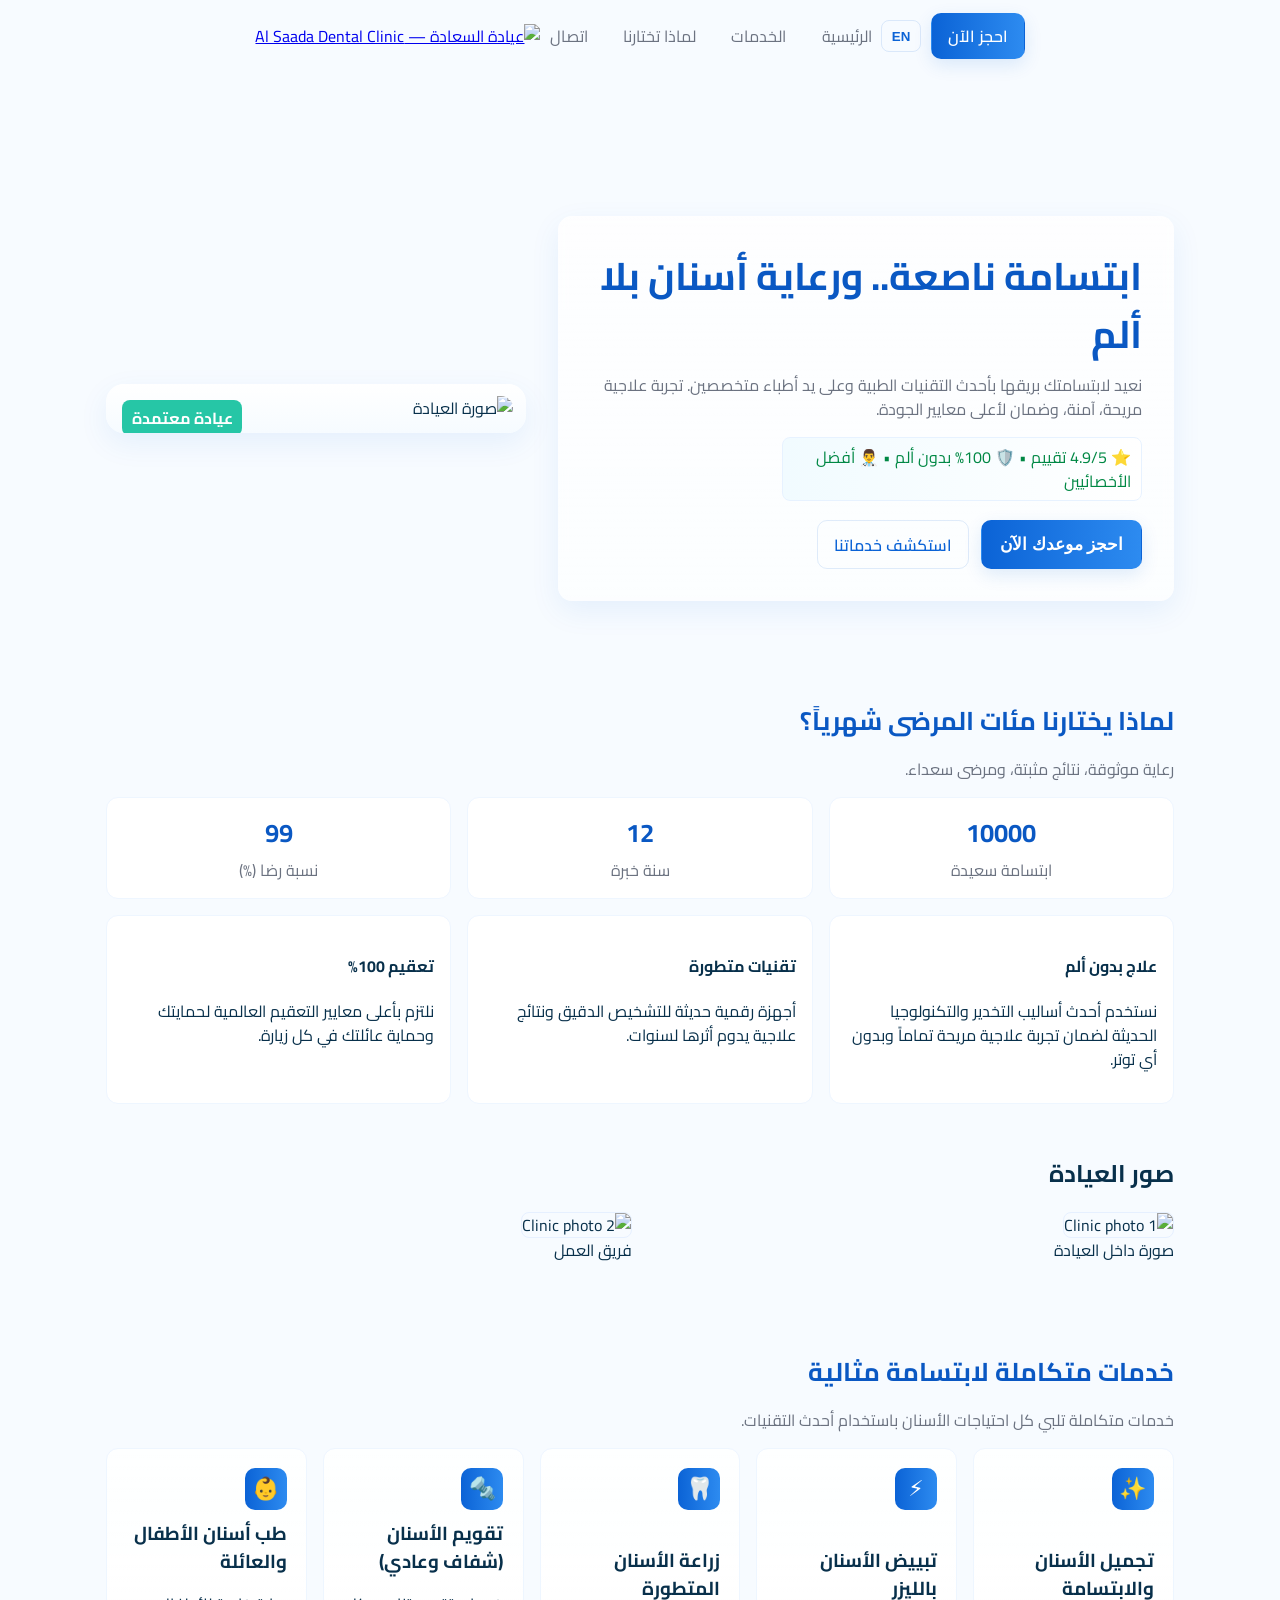
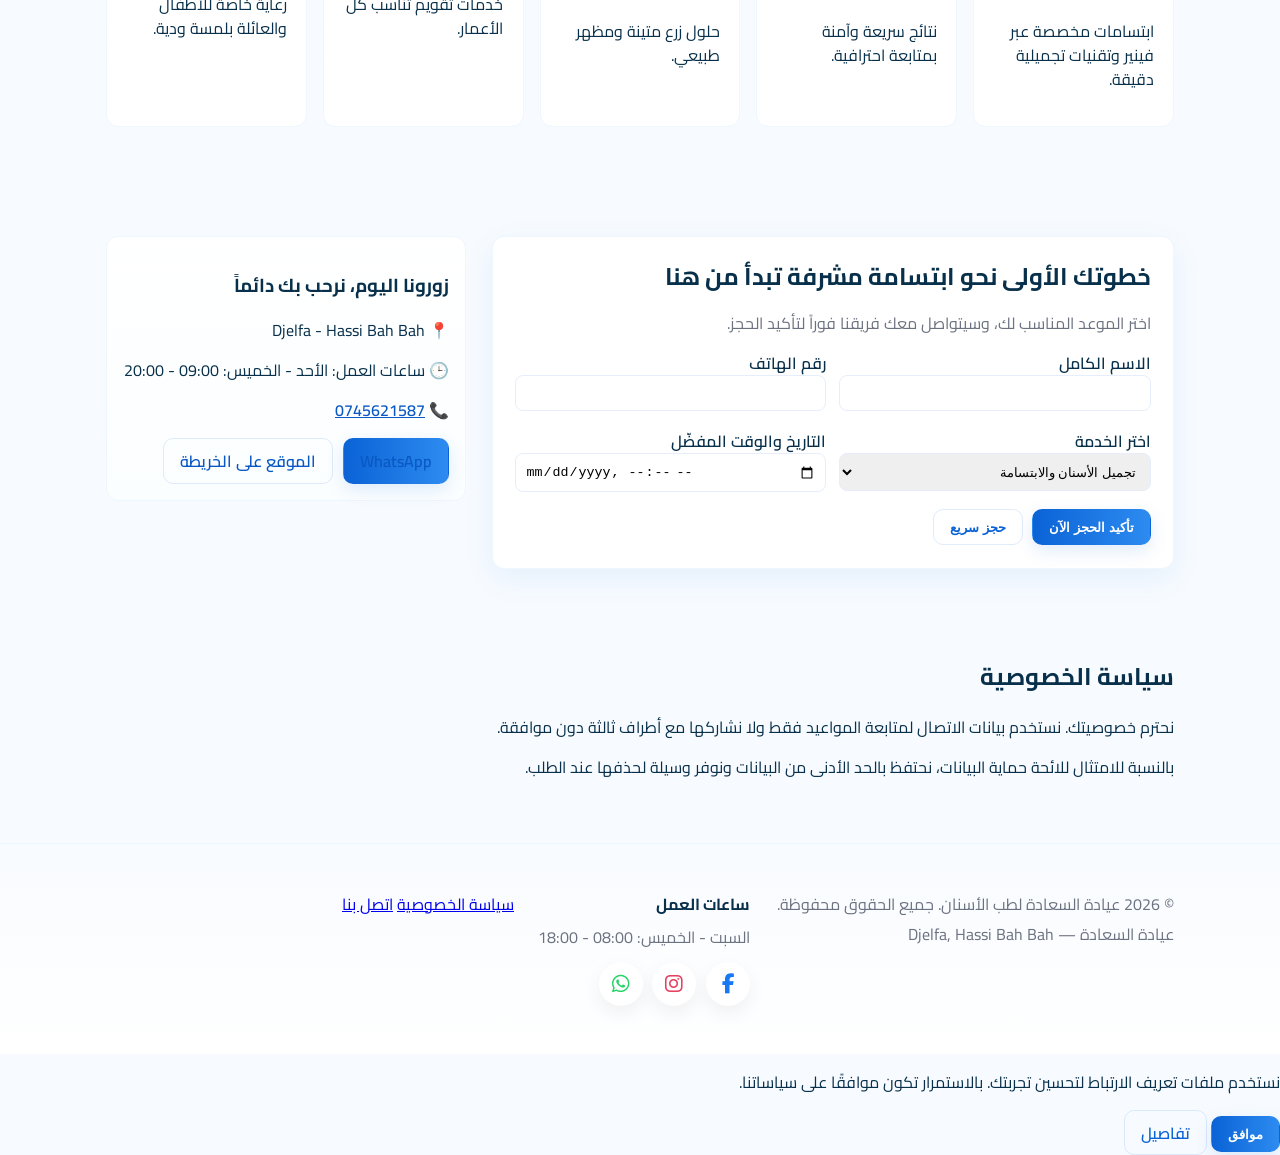
==== index.html @ 564c3201 "Add files via upload" ====
<!doctype html>
<html lang="ar" dir="rtl">
<head>
  <meta charset="utf-8">
  <meta name="viewport" content="width=device-width,initial-scale=1">
  <title>عيادة السعادة — Al Saada Dental Clinic</title>
  <meta name="description" content="عيادة السعادة في الجلفة — خدمات أسنان متكاملة، مواعيد سريعة ونتائج دقيقة.">
  <link rel="stylesheet" href="styles.css">
  <link rel="preconnect" href="https://fonts.googleapis.com">
  <link rel="preconnect" href="https://fonts.gstatic.com" crossorigin>
  <link href="https://fonts.googleapis.com/css2?family=Cairo:wght@400;600;700&family=Tajawal:wght@400;700&display=swap" rel="stylesheet">
  <link rel="stylesheet" href="https://cdnjs.cloudflare.com/ajax/libs/font-awesome/6.5.1/css/all.min.css">
  <meta name="theme-color" content="#0b63d6">
  <script type="application/ld+json">
  {
    "@context":"https://schema.org",
    "@type":"Dentist",
    "name":"عيادة السعادة - Al Saada Dental Clinic",
    "address":{
      "@type":"PostalAddress",
      "addressLocality":"Djelfa",
      "streetAddress":"Hassi Bah Bah"
    },
    "telephone":"+213745621587",
    "openingHours":"Mo-Su 09:00-17:00"
  }
  </script>
</head>
<body>
  <header class="site-header">
    <div class="container header-grid">
      <a class="logo" href="#home">
        <img src="assets/logo.svg" alt="عيادة السعادة — Al Saada Dental Clinic">
      </a>
      <nav class="main-nav">
        <a href="#home" class="nav-link" data-lang="ar">الرئيسية</a>
        <a href="#services" class="nav-link" data-lang="ar">الخدمات</a>
        <a href="#trust" class="nav-link" data-lang="ar">لماذا تختارنا</a>
        <a href="#contact" class="nav-link" data-lang="ar">اتصال</a>
        <a href="#home" class="nav-link" data-lang="en" hidden>Home</a>
        <a href="#services" class="nav-link" data-lang="en" hidden>Services</a>
        <a href="#trust" class="nav-link" data-lang="en" hidden>Why Us</a>
        <a href="#contact" class="nav-link" data-lang="en" hidden>Contact</a>
      </nav>
      <div class="header-ctas">
        <button id="nav-toggle" class="nav-toggle" aria-controls="mobile-menu" aria-expanded="false">☰</button>
        <a class="btn btn-primary" id="book-now-btn" href="#booking-card">
          <span data-lang="ar">احجز الآن</span>
          <span data-lang="en" hidden>Book Now</span>
        </a>
        <div class="lang-switch">
          <button id="lang-toggle" class="btn btn-outline lang-toggle-btn">AR | EN</button>
        </div>
      </div>
    </div>
  </header>

  <div id="mobile-menu" class="mobile-menu" aria-hidden="true">
    <div class="mobile-backdrop" data-close></div>
    <aside class="mobile-drawer" role="dialog" aria-modal="true">
      <button class="mobile-close" data-close aria-label="Close">✕</button>
      <nav class="mobile-nav">
        <a href="#home" class="nav-link" data-lang="ar">الرئيسية</a>
        <a href="#services" class="nav-link" data-lang="ar">الخدمات</a>
        <a href="#trust" class="nav-link" data-lang="ar">لماذا تختارنا</a>
        <a href="#contact" class="nav-link" data-lang="ar">اتصال</a>
        <a href="#home" class="nav-link" data-lang="en" hidden>Home</a>
        <a href="#services" class="nav-link" data-lang="en" hidden>Services</a>
        <a href="#trust" class="nav-link" data-lang="en" hidden>Why Us</a>
        <a href="#contact" class="nav-link" data-lang="en" hidden>Contact</a>
      </nav>
      <div class="mobile-ctas">
        <a class="btn btn-primary" id="mobile-book-btn" href="#booking-card">
          <span data-lang="ar">احجز الآن</span>
          <span data-lang="en" hidden>Book Now</span>
        </a>
        <div class="lang-switch-mobile">
          <button id="lang-toggle-mobile" class="btn btn-outline lang-toggle-btn">AR | EN</button>
        </div>
      </div>
    </aside>
  </div>

  <main>
    <section id="home" class="hero">
        <div class="container hero-grid modern-hero">
          <div class="hero-card">
                <div class="hero-content">
                  <h1 class="hero-title">
                    <span data-lang="ar">ابتسامة ناصعة.. ورعاية أسنان بلا ألم</span>
                    <span data-lang="en" hidden>A Radiant Smile & Completely Pain-Free Dental Care</span>
                  </h1>
                  <p class="hero-lead">
                    <span data-lang="ar">نعيد لابتسامتك بريقها بأحدث التقنيات الطبية وعلى يد أطباء متخصصين. تجربة علاجية مريحة، آمنة، وضمان لأعلى معايير الجودة.</span>
                    <span data-lang="en" hidden>Restore your confidence with state-of-the-art dental technology and top-tier specialists. Gentle, safe, and premium care tailored for you.</span>
                  </p>
              <ul class="hero-features">
                    <li data-lang="ar">⭐️ 4.9/5 تقييم • 🛡️ 100% بدون ألم • 👨‍⚕️ أفضل الأخصائيين</li>
                    <li data-lang="en" hidden>⭐️ 4.9/5 rating • 🛡️ 100% Pain-Free • 👨‍⚕️ Top Specialists</li>
              </ul>
              <div class="hero-actions">
                    <button class="btn btn-primary btn-cta" id="open-booking"><span data-lang="ar">احجز موعدك الآن</span><span data-lang="en" hidden>Book Your Visit</span></button>
                    <a class="btn btn-outline" href="#services"><span data-lang="ar">استكشف خدماتنا</span><span data-lang="en" hidden>Explore Services</span></a>
              </div>
            </div>
          </div>
          <div class="hero-media">
            <div class="card-glass">
              <img src="https://source.unsplash.com/1600x900/?dental,clinic" alt="صورة العيادة" class="hero-image">
              <div class="badge">عيادة معتمدة</div>
            </div>
          </div>
        </div>
    </section>

    <section id="trust" class="section trust-section">
      <div class="container">
        <h2 class="section-title"><span data-lang="ar">لماذا يختارنا مئات المرضى شهرياً؟</span><span data-lang="en" hidden>Why Choose Our Clinic?</span></h2>
        <p class="section-sub"><span data-lang="ar">رعاية موثوقة، نتائج مثبتة، ومرضى سعداء.</span><span data-lang="en" hidden>Trusted care, proven results, and happy patients.</span></p>
        <div class="trust-grid">
          <div class="trust-stat">
            <div class="stat-number" data-target="10000">0</div>
            <div class="stat-label"><span data-lang="ar">ابتسامة سعيدة</span><span data-lang="en" hidden>Happy Smiles</span></div>
          </div>
          <div class="trust-stat">
            <div class="stat-number" data-target="12">0</div>
            <div class="stat-label"><span data-lang="ar">سنة خبرة</span><span data-lang="en" hidden>Years Experience</span></div>
          </div>
          <div class="trust-stat">
            <div class="stat-number" data-target="99">0</div>
            <div class="stat-label"><span data-lang="ar">نسبة رضا (%)</span><span data-lang="en" hidden>Satisfaction Rate (%)</span></div>
          </div>
        </div>

        <div class="why-cards">
          <div class="why-card">
            <h4><span data-lang="ar">علاج بدون ألم</span><span data-lang="en" hidden>Painless Treatment</span></h4>
            <p><span data-lang="ar">نستخدم أحدث أساليب التخدير والتكنولوجيا الحديثة لضمان تجربة علاجية مريحة تماماً وبدون أي توتر.</span><span data-lang="en" hidden>Advanced micro-anesthesia and gentle techniques ensure a completely comfortable, stress-free experience.</span></p>
          </div>
          <div class="why-card">
            <h4><span data-lang="ar">تقنيات متطورة</span><span data-lang="en" hidden>Advanced Tech</span></h4>
            <p><span data-lang="ar">أجهزة رقمية حديثة للتشخيص الدقيق ونتائج علاجية يدوم أثرها لسنوات.</span><span data-lang="en" hidden>Cutting-edge digital diagnostics for pinpoint accuracy and long-lasting, brilliant results.</span></p>
          </div>
          <div class="why-card">
            <h4><span data-lang="ar">تعقيم 100%</span><span data-lang="en" hidden>100% Sterilization</span></h4>
            <p><span data-lang="ar">نلتزم بأعلى معايير التعقيم العالمية لحمايتك وحماية عائلتك في كل زيارة.</span><span data-lang="en" hidden>Highest international sterilization standards to guarantee safety for you and your family.</span></p>
          </div>
        </div>
      </div>
    </section>

    <section id="gallery" class="section gallery">
      <div class="container">
        <h2 data-lang="ar">صور العيادة</h2>
        <h2 data-lang="en" hidden>Clinic Photos</h2>
        <div class="gallery-grid">
          <figure>
            <img src="assets/photo-1.svg" alt="Clinic photo 1">
            <figcaption data-lang="ar">صورة داخل العيادة</figcaption>
            <figcaption data-lang="en" hidden>Interior photo</figcaption>
          </figure>
          <figure>
            <img src="assets/photo-2.svg" alt="Clinic photo 2">
            <figcaption data-lang="ar">فريق العمل</figcaption>
            <figcaption data-lang="en" hidden>The team</figcaption>
          </figure>
        </div>
      </div>
    </section>

    <section id="services" class="section services-section">
      <div class="container">
        <h2 class="section-title"><span data-lang="ar">خدمات متكاملة لابتسامة مثالية</span><span data-lang="en" hidden>Comprehensive Care for Your Perfect Smile</span></h2>
        <p class="section-sub"><span data-lang="ar">خدمات متكاملة تلبي كل احتياجات الأسنان باستخدام أحدث التقنيات.</span><span data-lang="en" hidden>Comprehensive services meeting all dental needs using the latest technologies.</span></p>
        <div class="services-grid">
          <div class="service-card" data-service="تجميل الأسنان والابتسامة">
            <div class="service-icon">✨</div>
            <img src="https://source.unsplash.com/800x600/?dentist,smile" alt="" style="width:100%;border-radius:8px;margin-bottom:.6rem">
            <h3><span data-lang="ar">تجميل الأسنان والابتسامة</span><span data-lang="en" hidden>Cosmetic Dentistry & Veneers</span></h3>
            <p><span data-lang="ar">ابتسامات مخصصة عبر فينير وتقنيات تجميلية دقيقة.</span><span data-lang="en" hidden>Personalized smiles with veneers and precise cosmetic techniques.</span></p>
          </div>
          <div class="service-card" data-service="تبييض بالليزر">
            <div class="service-icon">⚡</div>
            <img src="https://source.unsplash.com/800x600/?teeth,whitening" alt="" style="width:100%;border-radius:8px;margin-bottom:.6rem">
            <h3><span data-lang="ar">تبييض الأسنان بالليزر</span><span data-lang="en" hidden>Laser Teeth Whitening</span></h3>
            <p><span data-lang="ar">نتائج سريعة وآمنة بمتابعة احترافية.</span><span data-lang="en" hidden>Fast, safe results with professional supervision.</span></p>
          </div>
          <div class="service-card" data-service="زراعة الأسنان المتطورة">
            <div class="service-icon">🦷</div>
            <img src="https://source.unsplash.com/800x600/?dental,implant" alt="" style="width:100%;border-radius:8px;margin-bottom:.6rem">
            <h3><span data-lang="ar">زراعة الأسنان المتطورة</span><span data-lang="en" hidden>Dental Implants</span></h3>
            <p><span data-lang="ar">حلول زرع متينة ومظهر طبيعي.</span><span data-lang="en" hidden>Durable implants with natural appearance.</span></p>
          </div>
          <div class="service-card" data-service="تقويم الأسنان">
            <div class="service-icon">🔩</div>
            <h3><span data-lang="ar">تقويم الأسنان (شفاف وعادي)</span><span data-lang="en" hidden>Orthodontics</span></h3>
            <p><span data-lang="ar">خدمات تقويم تناسب كل الأعمار.</span><span data-lang="en" hidden>Orthodontic solutions for all ages.</span></p>
          </div>
          <div class="service-card" data-service="طب أسنان الأطفال والعائلة">
            <div class="service-icon">👶</div>
            <h3><span data-lang="ar">طب أسنان الأطفال والعائلة</span><span data-lang="en" hidden>Pediatric & Family Dentistry</span></h3>
            <p><span data-lang="ar">رعاية خاصة للأطفال والعائلة بلمسة ودية.</span><span data-lang="en" hidden>Child-friendly family care with a gentle touch.</span></p>
          </div>
        </div>
      </div>
    </section>

    <!-- BOOKING CARD: main focal point placed directly after Services -->
    <section id="booking-card" class="section booking-card">
      <div class="container">
        <div class="booking-wrapper">
          <div class="booking-form-card">
            <h2><span data-lang="ar">خطوتك الأولى نحو ابتسامة مشرفة تبدأ من هنا</span><span data-lang="en" hidden>Your First Step to a Brighter Smile Starts Here</span></h2>
            <p class="muted"><span data-lang="ar">اختر الموعد المناسب لك، وسيتواصل معك فريقنا فوراً لتأكيد الحجز.</span><span data-lang="en" hidden>Select your preferred time, and our team will contact you instantly to confirm.</span></p>
            <form id="booking-form-inline">
              <div class="form-row">
                <label><span data-lang="ar">الاسم الكامل</span><span data-lang="en" hidden>Full Name</span>
                  <input name="name" required>
                </label>
                <label><span data-lang="ar">رقم الهاتف</span><span data-lang="en" hidden>Phone Number</span>
                  <input name="phone" required type="tel">
                </label>
              </div>
              <div class="form-row">
                <label><span data-lang="ar">اختر الخدمة</span><span data-lang="en" hidden>Select Service</span>
                  <select name="service">
                    <option>تجميل الأسنان والابتسامة</option>
                    <option>تبييض الأسنان بالليزر</option>
                    <option>زراعة الأسنان المتطورة</option>
                    <option>تقويم الأسنان (شفاف وعادي)</option>
                    <option>طب أسنان الأطفال والعائلة</option>
                  </select>
                </label>
                <label><span data-lang="ar">التاريخ والوقت المفضّل</span><span data-lang="en" hidden>Preferred Date & Time</span>
                  <input type="datetime-local" name="datetime">
                </label>
              </div>
              <div class="form-actions">
                <button type="submit" class="btn btn-primary"><span data-lang="ar">تأكيد الحجز الآن</span><span data-lang="en" hidden>Confirm Booking</span></button>
                <button type="button" class="btn btn-outline" id="open-booking-modal"><span data-lang="ar">حجز سريع</span><span data-lang="en" hidden>Quick Book</span></button>
              </div>
            </form>
          </div>
          <aside class="clinic-card" id="contact">
            <h3><span data-lang="ar">زورونا اليوم، نرحب بك دائماً</span><span data-lang="en" hidden>Visit Us Today</span></h3>
            <p>📍 <span data-lang="ar">Djelfa - Hassi Bah Bah</span><span data-lang="en" hidden>Djelfa - Hassi Bah Bah</span></p>
            <p>🕒 <span data-lang="ar">ساعات العمل: الأحد - الخميس: 09:00 - 20:00</span><span data-lang="en" hidden>Working Hours: Sun - Thu: 9:00 AM - 8:00 PM</span></p>
            <p>📞 <a href="tel:+213745621587">0745621587</a></p>
            <div class="contact-actions">
              <a class="btn btn-primary" href="https://wa.me/213745621587" target="_blank">WhatsApp</a>
              <a class="btn btn-outline" href="#">الموقع على الخريطة</a>
            </div>
          </aside>
        </div>
      </div>
    </section>

    <section id="privacy" class="section privacy">
      <div class="container">
        <h2 data-lang="ar">سياسة الخصوصية</h2>
        <h2 data-lang="en" hidden>Privacy Policy</h2>
        <p data-lang="ar">نحترم خصوصيتك. نستخدم بيانات الاتصال لمتابعة المواعيد فقط ولا نشاركها مع أطراف ثالثة دون موافقة.</p>
        <p data-lang="en" hidden>We respect your privacy. Contact details are used only to manage appointments and are not shared without consent.</p>
        <p data-lang="ar">بالنسبة للامتثال للائحة حماية البيانات، نحتفظ بالحد الأدنى من البيانات ونوفر وسيلة لحذفها عند الطلب.</p>
        <p data-lang="en" hidden>For GDPR compliance we retain minimum data and provide a way to delete it on request.</p>
      </div>
    </section>
  </main>

  <footer class="site-footer">
    <div class="container footer-grid">
      <div class="footer-col about">
        <p data-lang="ar">© 2026 عيادة السعادة لطب الأسنان. جميع الحقوق محفوظة.</p>
        <p data-lang="en" hidden>© 2026 Saada Dental Clinic. All rights reserved.</p>
        <p class="muted" data-lang="ar">عيادة السعادة — Djelfa, Hassi Bah Bah</p>
        <p class="muted" data-lang="en" hidden>Saada Dental Clinic — Djelfa, Hassi Bah Bah</p>
      </div>
      <div class="footer-col hours">
        <h4 data-lang="ar">ساعات العمل</h4>
        <h4 data-lang="en" hidden>Working Hours</h4>
        <p data-lang="ar">السبت - الخميس: 08:00 - 18:00</p>
        <p data-lang="en" hidden>Sat - Thu: 08:00 - 18:00</p>
        <div class="social">
          <a href="https://www.facebook.com/AlSaadaDentalClinic" target="_blank" aria-label="Facebook" class="social-link facebook">
            <i class="fa-brands fa-facebook-f" aria-hidden="true"></i>
          </a>
          <a href="https://www.instagram.com/alsaada_dental" target="_blank" aria-label="Instagram" class="social-link instagram">
            <i class="fa-brands fa-instagram" aria-hidden="true"></i>
          </a>
          <a href="https://wa.me/213745621587" aria-label="WhatsApp" class="social-link whatsapp" target="_blank">
            <i class="fa-brands fa-whatsapp" aria-hidden="true"></i>
          </a>
          <!-- Phone link removed per request -->
        </div>
      </div>
      <div class="footer-col links">
        <nav>
          <a href="#" class="privacy-open" data-lang="ar">سياسة الخصوصية</a>
          <a href="#" class="privacy-open" data-lang="en" hidden>Privacy Policy</a>
          <a href="#contact" data-lang="ar">اتصل بنا</a>
          <a href="#contact" data-lang="en" hidden>Contact</a>
        </nav>
      </div>
    </div>
  </footer>

  <div id="cookie-consent" class="cookie-consent" role="dialog" aria-live="polite">
    <p data-lang="ar">نستخدم ملفات تعريف الارتباط لتحسين تجربتك. بالاستمرار تكون موافقًا على سياساتنا.</p>
    <p data-lang="en" hidden>We use cookies to improve your experience. By continuing you agree to our policies.</p>
    <div>
      <button id="accept-cookies" class="btn btn-primary">موافق</button>
      <a href="#privacy" class="btn btn-outline">تفاصيل</a>
    </div>
  </div>

  <script src="scripts.js" defer></script>
  <div id="privacy-modal" class="modal" aria-hidden="true">
    <div class="modal-backdrop" data-close></div>
    <div class="modal-dialog" role="dialog" aria-modal="true" aria-labelledby="privacy-title">
      <button class="modal-close" data-close aria-label="Close">✕</button>
      <div class="modal-content">
        <h3 id="privacy-title"><span data-lang="ar">سياسة الخصوصية</span><span data-lang="en" hidden>Privacy Policy</span></h3>
        <div class="policy-body">
          <h4 data-lang="ar">مقدمة</h4>
          <p data-lang="ar">نحترم خصوصية زوارنا ومرضانا. تُستخدم المعلومات الشخصية فقط لتنسيق المواعيد وتقديم الخدمات الطبية، ولا نشاركها مع جهات خارجية دون موافقة صريحة.</p>
          <h4 data-lang="en" hidden>Introduction</h4>
          <p data-lang="en" hidden>We respect the privacy of our visitors and patients. Personal information is used solely to coordinate appointments and provide medical services, and is not shared with third parties without explicit consent.</p>
          <h4 data-lang="ar">البيانات التي نجمعها</h4>
          <p data-lang="ar">نقوم بجمع الاسم، رقم الهاتف، والبريد الإلكتروني عند حجز المواعيد. قد نجمع أيضاً ملاحظات صحية ذات صلة لتحسين الرعاية.</p>
          <h4 data-lang="en" hidden>Data We Collect</h4>
          <p data-lang="en" hidden>We collect name, phone number, and email when appointments are booked. We may also collect relevant health notes to improve care.</p>
          <h4 data-lang="ar">الأمان</h4>
          <p data-lang="ar">نتبع معايير أمنية لحماية البيانات ونعمل على تقليل الوصول للمعلومات الحساسة.</p>
          <h4 data-lang="en" hidden>Security</h4>
          <p data-lang="en" hidden>We follow security practices to protect data and limit access to sensitive information.</p>
          <h4 data-lang="ar">حقوقك</h4>
          <p data-lang="ar">لديك الحق في طلب تصحيح أو حذف بياناتك بالاتصال بنا.</p>
          <h4 data-lang="en" hidden>Your Rights</h4>
          <p data-lang="en" hidden>You have the right to request correction or deletion of your data by contacting us.</p>
        </div>
      </div>
    </div>
  </div>

  <button id="back-to-top" class="back-to-top" aria-label="Back to top">↑</button>
  <div id="booking-modal" class="modal" aria-hidden="true">
    <div class="modal-backdrop" data-close></div>
    <div class="modal-dialog" role="dialog" aria-modal="true" aria-labelledby="modal-title">
      <button class="modal-close" data-close aria-label="Close">✕</button>
      <div class="modal-content">
        <h3 id="modal-title">حجز موعد</h3>
        <form id="booking-form">
          <div class="form-step" data-step="1">
            <label>الاسم الكامل <input name="name" required></label>
            <label>الهاتف <input name="phone" required></label>
            <div class="modal-actions">
              <button type="button" class="btn btn-outline" data-next>التالي</button>
            </div>
          </div>
          <div class="form-step" data-step="2" hidden>
            <label>الخدمة
              <select name="service">
                <option>تبييض الأسنان</option>
                <option>تقويم الأسنان</option>
                <option>زراعة الأسنان</option>
                <option>تجميل الأسنان</option>
                <option>فحص عام وتنظيف</option>
              </select>
            </label>
            <label>التاريخ والوقت المفضل <input type="datetime-local" name="datetime"></label>
            <div class="modal-actions">
              <button type="button" class="btn btn-outline" data-prev>رجوع</button>
              <button type="button" class="btn btn-primary" data-next>التالي</button>
            </div>
          </div>
          <div class="form-step" data-step="3" hidden>
            <label>ملاحظات (اختياري)<textarea name="message"></textarea></label>
            <div class="modal-actions">
              <button type="button" class="btn btn-outline" data-prev>رجوع</button>
              <button type="submit" class="btn btn-primary">إرسال</button>
            </div>
          </div>
        </form>
      </div>
    </div>
  </div>
</body>
</html>
---- styles.css ----
:root{
  --bg: #f7fbff;
  --primary: #0b63d6;
  --primary-600: #0a58c3;
  --teal: #26c6a6;
  --muted: #6b7280;
  --glass: rgba(255,255,255,0.6);
  --card-shadow: 0 10px 30px rgba(11,99,214,0.08);
  --radius: 14px;
  --max-width:1100px;
  --header-height:72px;
}
*{box-sizing:border-box}
body{font-family: 'Cairo', 'Tajawal', system-ui, -apple-system, 'Segoe UI', Roboto, 'Helvetica Neue', Arial; background:var(--bg);color:#08304b;margin:0;line-height:1.5;-webkit-font-smoothing:antialiased}
.container{max-width:var(--max-width);margin:0 auto;padding:1rem}
/* ensure content not hidden under sticky header */
main{padding-top:calc(var(--header-height) + 8px)}
.site-header{background:transparent;padding:0 0;position:sticky;top:0;z-index:1000;height:var(--header-height);display:flex;align-items:center;backdrop-filter:blur(0);transition:background .22s,box-shadow .22s,backdrop-filter .22s}
.site-header.scrolled{background:rgba(255,255,255,0.72);box-shadow:0 6px 20px rgba(2,6,23,0.08);backdrop-filter:blur(6px)}
.header-grid{display:flex;align-items:center;justify-content:space-between;padding:0 1rem}
.logo{order:2}
.logo img{height:56px}
.main-nav{display:flex;gap:1rem;align-items:center;order:1;justify-content:flex-end;margin-left:auto}
.header-ctas{display:flex;align-items:center;gap:.6rem;order:0}
.main-nav .nav-link{color:var(--muted);text-decoration:none;padding:.4rem .6rem;border-radius:8px}
.main-nav .nav-link:hover{background:rgba(11,99,214,0.04);color:var(--primary-600)}
.btn{display:inline-flex;align-items:center;gap:.6rem;padding:.6rem 1rem;border-radius:10px;text-decoration:none;border:1px solid transparent;cursor:pointer;font-weight:600}
.btn-primary{background:linear-gradient(90deg,var(--primary),#2d8bf0);color:#fff;box-shadow:0 6px 18px rgba(11,99,214,0.12)}
.btn-outline{background:transparent;color:var(--primary);border:1px solid rgba(11,99,214,0.12)}
.lang-switch .btn{padding:.45rem .6rem;border-radius:8px;font-weight:700}

/* Hero */
.hero{padding:3rem 0}
.modern-hero{display:grid;grid-template-columns:1fr 420px;gap:2rem;align-items:center}
.hero-card{padding:2rem;border-radius:var(--radius);background:linear-gradient(180deg,rgba(255,255,255,0.8),rgba(255,255,255,0.6));box-shadow:var(--card-shadow);backdrop-filter:blur(6px)}
.hero-title{font-size:2.4rem;margin:0 0 .6rem;color:var(--primary-600)}
.hero-lead{color:var(--muted);margin:0 0 1rem}
.hero-features{list-style:none;padding:0;margin:0 0 1.2rem;display:flex;flex-direction:column;gap:.4rem}
.hero-features li{background:linear-gradient(90deg,#f1fbff, #ffffff);padding:.45rem .6rem;border-radius:8px;border:1px solid #e7f2ff;color:#084;max-width:360px}
.hero-actions{display:flex;gap:.8rem}
.btn-cta{font-size:1.05rem;padding:0.8rem 1.1rem}
.hero-media .card-glass{position:relative;border-radius:18px;overflow:hidden;box-shadow:var(--card-shadow);background:linear-gradient(180deg,#ffffff,#f6fbff);padding:0.8rem}
.hero-image{display:block;width:100%;height:auto;border-radius:12px}
.hero-media .badge{position:absolute;left:16px;top:16px;background:var(--teal);color:#fff;padding:.4rem .6rem;border-radius:8px;font-weight:700}

/* Why cards and trust */
.trust-grid{display:flex;gap:1rem;align-items:center}
.trust-stat{background:#fff;padding:1rem;border-radius:12px;flex:1;text-align:center;border:1px solid #eef6ff}
.stat-number{font-size:1.6rem;color:var(--primary-600);font-weight:700}
.stat-label{color:var(--muted);margin-top:.4rem}
.why-cards{display:grid;grid-template-columns:repeat(auto-fit,minmax(220px,1fr));gap:1rem;margin-top:1rem}
.why-card{background:#fff;padding:1rem;border-radius:12px;border:1px solid #eef6ff}


/* Services */
.services-section{padding:2.4rem 0}
.section-title{font-size:1.6rem;margin-bottom:.4rem;color:var(--primary-600)}
.section-sub{color:var(--muted);margin-bottom:1rem}
.services-grid{display:grid;grid-template-columns:repeat(auto-fit,minmax(200px,1fr));gap:1rem}
.service-card{background:linear-gradient(180deg,rgba(255,255,255,0.9),#fff);padding:1.2rem;border-radius:12px;border:1px solid #eef6ff;transition:transform .22s ease, box-shadow .22s ease;cursor:pointer}
.service-card:hover{transform:translateY(-6px);box-shadow:0 18px 40px rgba(11,99,214,0.08)}
.service-icon{font-size:22px;background:linear-gradient(90deg,var(--primary),#2d8bf0);color:#fff;width:42px;height:42px;border-radius:10px;display:flex;align-items:center;justify-content:center;margin-bottom:.6rem}
.service-card h3{margin:.2rem 0}
.service-badges{margin-top:.6rem;display:flex;gap:.4rem;flex-wrap:wrap}
.service-badges span{background:rgba(10,60,120,0.04);padding:.2rem .5rem;border-radius:8px;font-size:12px}

/* Gallery */
.gallery-grid{display:grid;grid-template-columns:repeat(auto-fit,minmax(220px,1fr));gap:1rem;margin-top:1rem}
.gallery-grid img{width:100%;height:auto;border-radius:8px;border:1px solid #e6f0ff}
.gallery-grid figure{margin:0}

/* Appointment */
.appointment-modern{padding:2.4rem 0}
.appointment-grid{display:grid;grid-template-columns:1fr 360px;gap:1.6rem}
.booking-panel{background:#fff;padding:1.2rem;border-radius:12px;box-shadow:var(--card-shadow)}
.booking-panel h2{margin:0 0 .4rem}
.muted{color:var(--muted)}
.steps{display:flex;gap:.6rem;margin:1rem 0}
.step{width:36px;height:36px;border-radius:50%;background:#fff;border:1px solid #e7f2ff;display:flex;align-items:center;justify-content:center}
.step.active{background:linear-gradient(90deg,var(--primary),#2d8bf0);color:#fff;border:none}
.clinic-card{background:linear-gradient(180deg,#fff,#fbfeff);padding:1rem;border-radius:12px;border:1px solid #eef6ff}
.clinic-card a{color:var(--primary-600);font-weight:600}
.contact-actions{display:flex;gap:.6rem;margin-top:.8rem}

/* Booking card styles */
.booking-card{padding:2.4rem 0}
.booking-wrapper{display:grid;grid-template-columns:1fr 360px;gap:1.6rem;align-items:start}
.booking-form-card{background:#fff;padding:1.4rem;border-radius:12px;box-shadow:var(--card-shadow);border:1px solid #eef6ff}
.booking-form-card h2{margin:0 0 .4rem}
.form-row{display:grid;grid-template-columns:1fr 1fr;gap:0.8rem;margin-bottom:0.8rem}
label{display:block;font-weight:600;margin-bottom:0.3rem}
input,select,textarea{width:100%;padding:.6rem;border:1px solid #e6eefc;border-radius:8px}
.booking-form-card .form-actions{display:flex;gap:.6rem;margin-top:0.8rem}

/* Modal styles */
.modal{display:none}
.modal.open{display:block;position:fixed;inset:0;z-index:60}
.modal-backdrop{position:fixed;inset:0;background:rgba(2,6,23,0.45)}
.modal-dialog{position:fixed;left:50%;top:50%;transform:translate(-50%,-50%);max-width:520px;width:96%;background:transparent}
.modal-content{background:#fff;padding:1rem;border-radius:12px;box-shadow:0 30px 80px rgba(2,6,23,0.2)}
.modal-close{position:absolute;right:12px;top:12px;background:transparent;border:none;font-size:18px}
.modal-actions{display:flex;justify-content:flex-end;gap:.6rem;margin-top:.6rem}

/* Testimonials */
blockquote{background:#fff;padding:1rem;border-radius:12px;border:1px solid #eef6ff}

/* Toast */
.toast{position:fixed;left:50%;transform:translateX(-50%);bottom:24px;background:linear-gradient(90deg,var(--primary),#2d8bf0);color:#fff;padding:.8rem 1rem;border-radius:10px;box-shadow:0 10px 30px rgba(11,99,214,0.12);opacity:0;transition:opacity .25s, transform .25s;z-index:80}
.toast.show{opacity:1;transform:translateX(-50%) translateY(0)}



/* Footer / misc */
.site-footer{background:linear-gradient(180deg,#f8fbff,#ffffff);padding:2rem 0;margin-top:2rem;border-top:1px solid #eef6ff}
.footer-grid{display:grid;grid-template-columns:1fr 220px 1fr;gap:1rem;align-items:start}
.footer-col{display:flex;flex-direction:column;gap:.4rem}
.footer-col .social{display:flex;gap:.6rem;margin-top:.4rem}
.social-link{display:inline-flex;align-items:center;justify-content:center;width:44px;height:44px;border-radius:50%;background:#fff;color:var(--muted);box-shadow:0 8px 20px rgba(2,6,23,0.06);text-decoration:none;transition:transform .18s ease,box-shadow .18s ease,background .18s ease,color .18s ease}
.social-link svg{width:20px;height:20px}
.social-link i{font-size:20px}
.social-link:hover{transform:translateY(-4px);box-shadow:0 18px 40px rgba(11,99,214,0.12)}
.social-link.facebook{color:#1877F2}
.social-link.facebook:hover{background:#1877F2;color:#fff}
.social-link.instagram{color:#E4405F}
.social-link.instagram:hover{background:#E4405F;color:#fff}
.social-link.whatsapp{color:#25D366}
.social-link.whatsapp:hover{background:#25D366;color:#fff}
.social-link.phone{color:#6f42c1}
.social-link.phone:hover{background:linear-gradient(90deg,#6f42c1,#4b2fa6);color:#fff}
.footer-col h4{margin:0 0 .2rem}
.footer-col p{margin:0;color:var(--muted)}

/* Back to top */
.back-to-top{position:fixed;right:18px;bottom:22px;background:linear-gradient(90deg,var(--primary),#2d8bf0);color:#fff;border:none;padding:.6rem .7rem;border-radius:999px;font-size:18px;box-shadow:0 12px 30px rgba(11,99,214,0.18);cursor:pointer;display:none;z-index:120}
.back-to-top.show{display:inline-flex}

/* RTL specifics */
html[dir="rtl"]{direction:rtl}

@media (max-width:900px){
  .modern-hero{grid-template-columns:1fr}
  .appointment-grid{grid-template-columns:1fr}
  .booking-wrapper{grid-template-columns:1fr}
  .hero-features{max-width:100%}
  .main-nav{display:none}
}

/* Mobile nav / hamburger */
.nav-toggle{display:none;background:transparent;border:none;color:var(--primary);font-size:20px;padding:.4rem .6rem;border-radius:8px}
.mobile-menu{position:fixed;inset:0;z-index:90;display:none}
.mobile-menu.open{display:block}
.mobile-backdrop{position:fixed;inset:0;background:rgba(2,6,23,0.45)}
.mobile-drawer{position:fixed;top:0;bottom:0;width:300px;right:0;background:#fff;box-shadow:-12px 0 40px rgba(2,6,23,0.12);transform:translateX(100%);transition:transform .28s ease;padding:1rem;overflow:auto}
.mobile-menu.open .mobile-drawer{transform:translateX(0)}
.mobile-drawer .mobile-close{background:transparent;border:none;font-size:18px;position:absolute;left:12px;top:12px}
.mobile-nav{display:flex;flex-direction:column;gap:.4rem;padding-top:2.2rem}
.mobile-nav .nav-link{padding:.8rem;border-radius:8px;color:var(--muted);text-decoration:none}
.mobile-nav .nav-link[data-lang="ar"]{text-align:right}
.mobile-ctas{padding:1rem;display:flex;flex-direction:column;gap:.6rem}
.lang-switch-mobile .btn{padding:.45rem .6rem;border-radius:8px}

@media (max-width:900px){
  .nav-toggle{display:inline-flex}
  .header-ctas{gap:.4rem}
}

@media (max-width:700px){
  .footer-grid{grid-template-columns:1fr;gap:1rem}
  .mobile-drawer{width:85%}
}
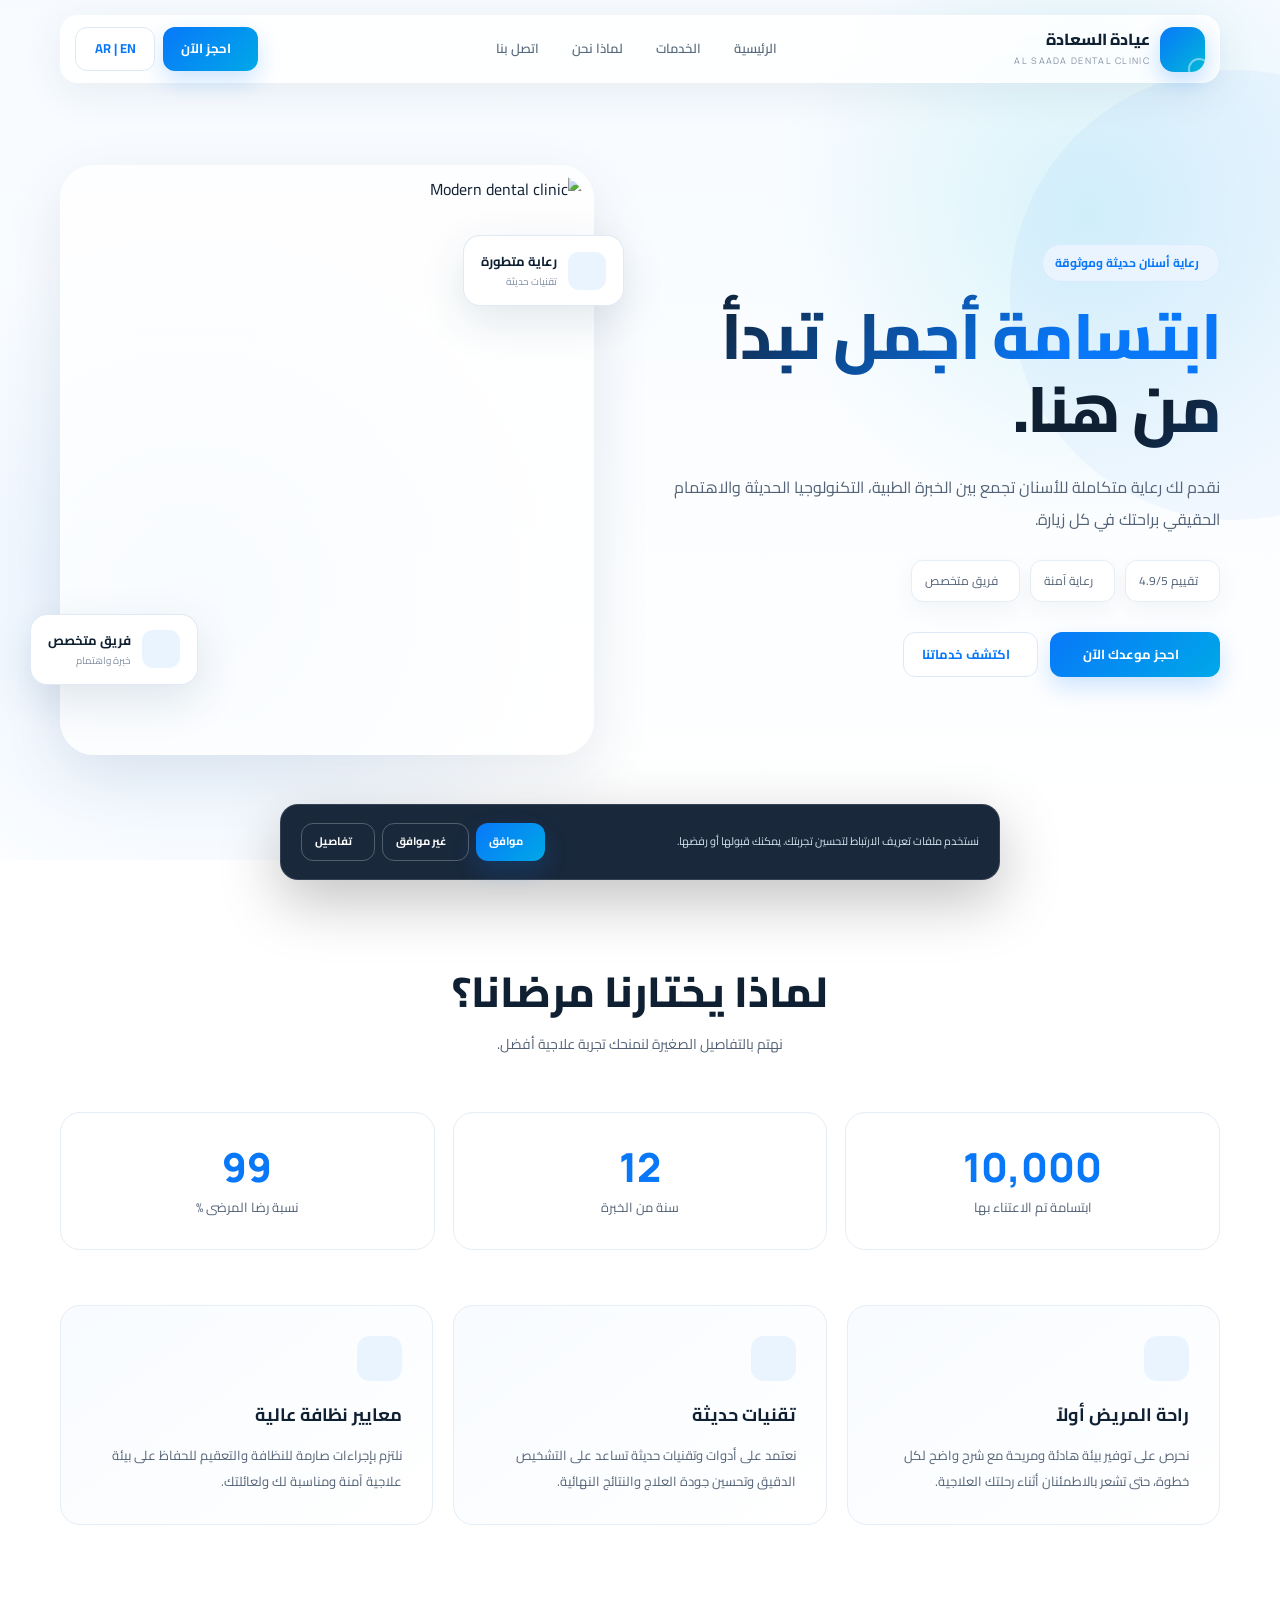
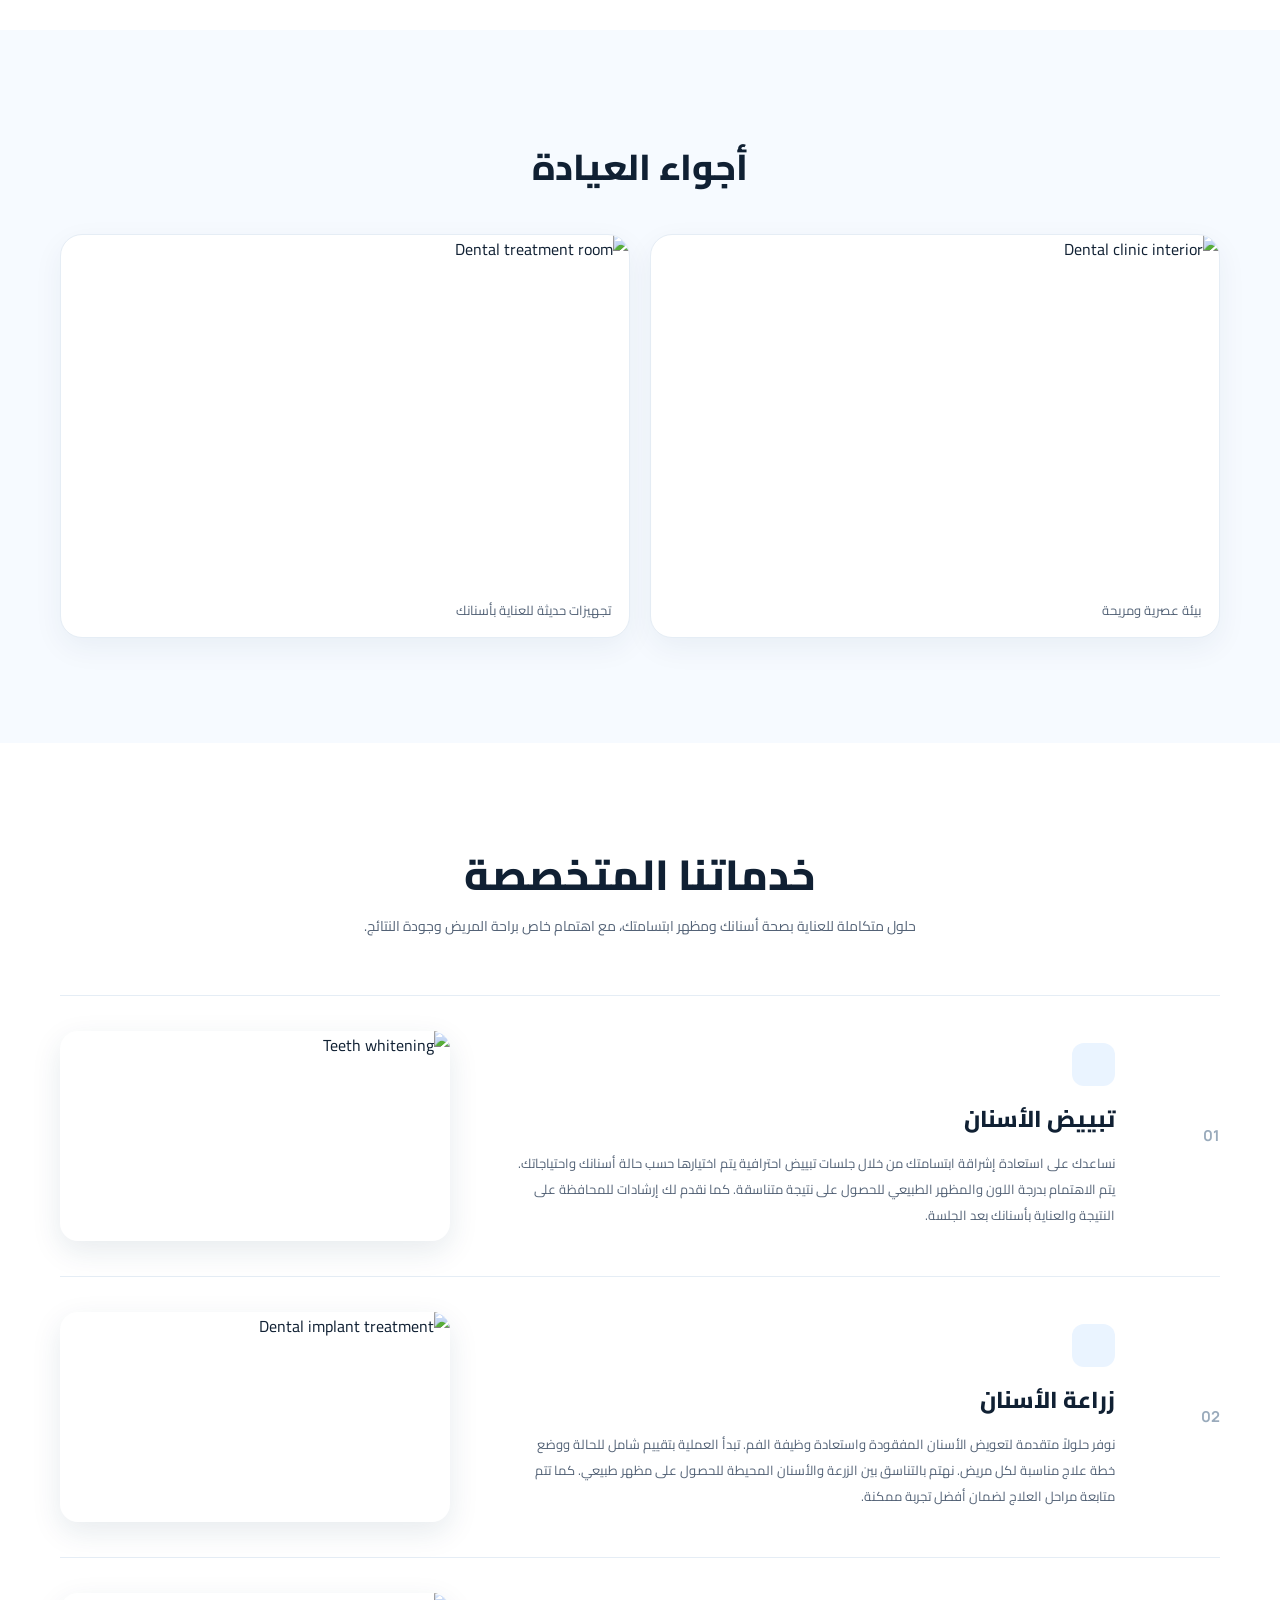
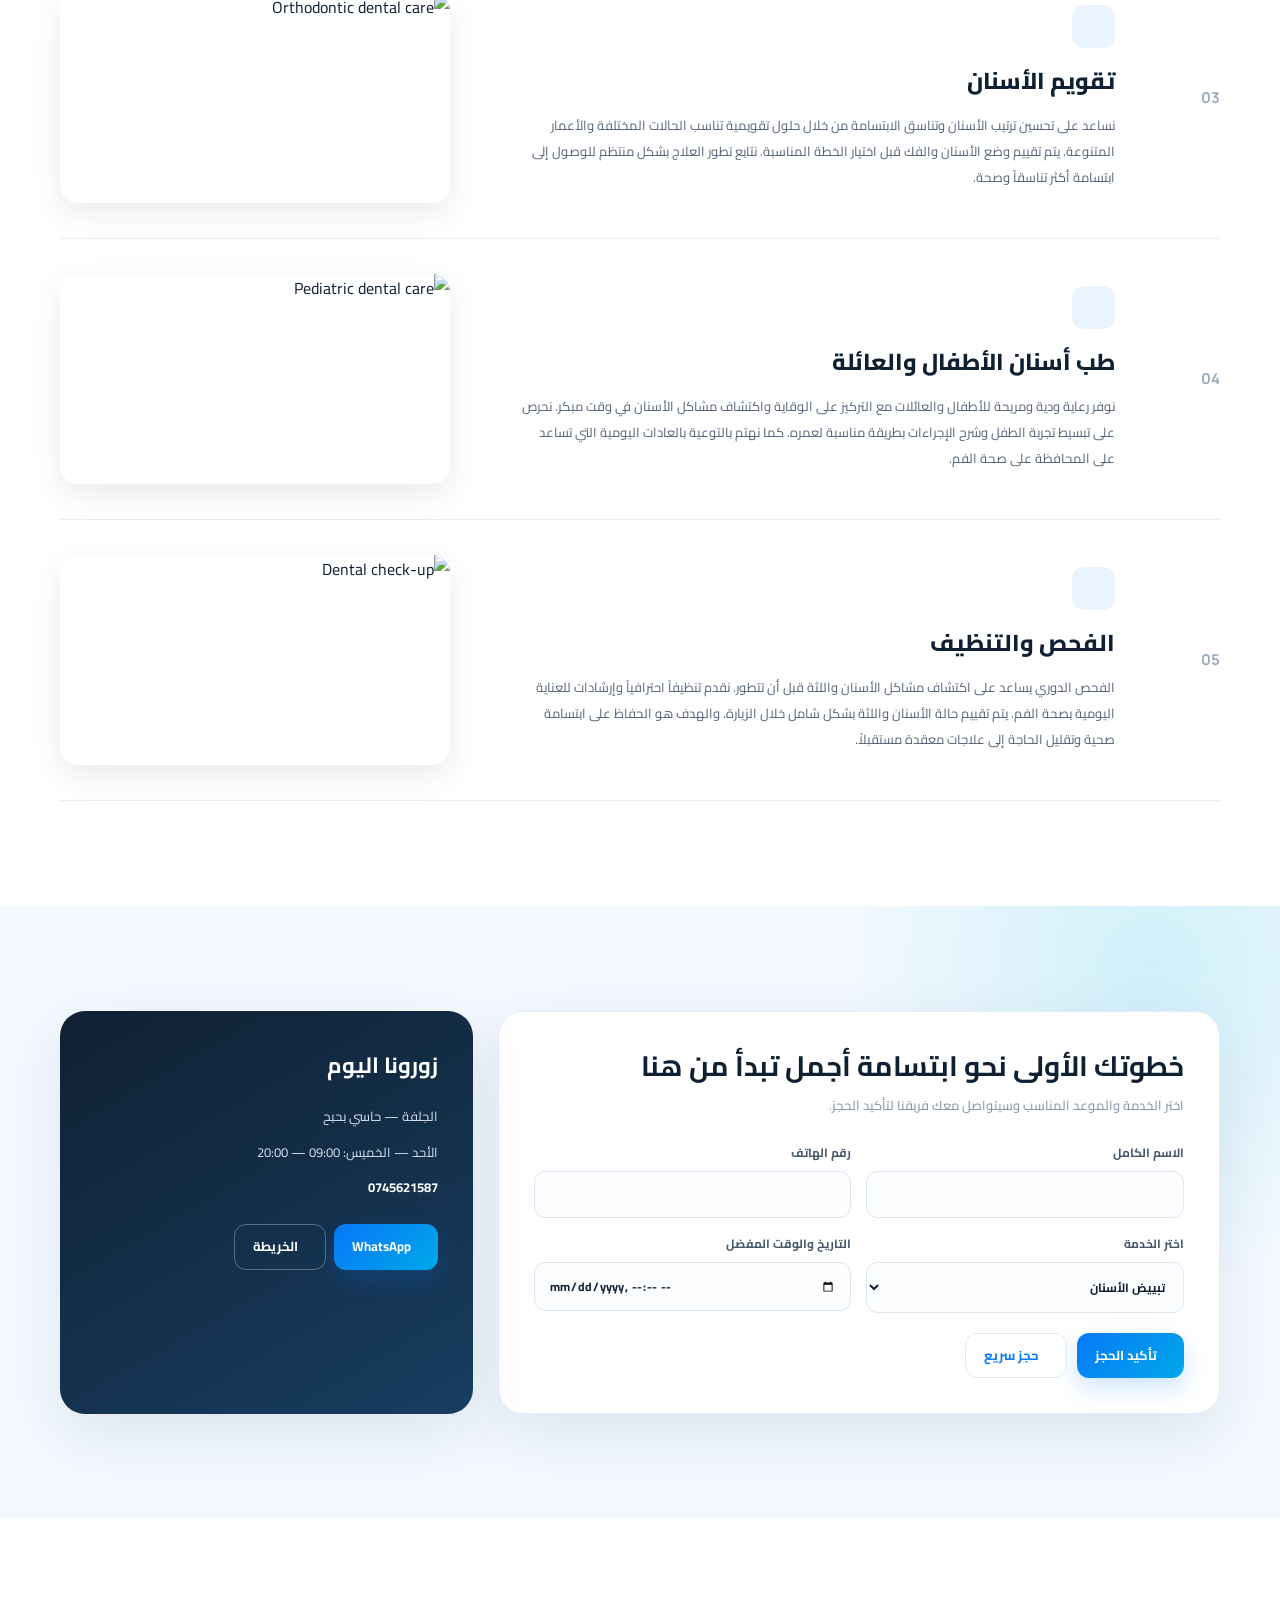
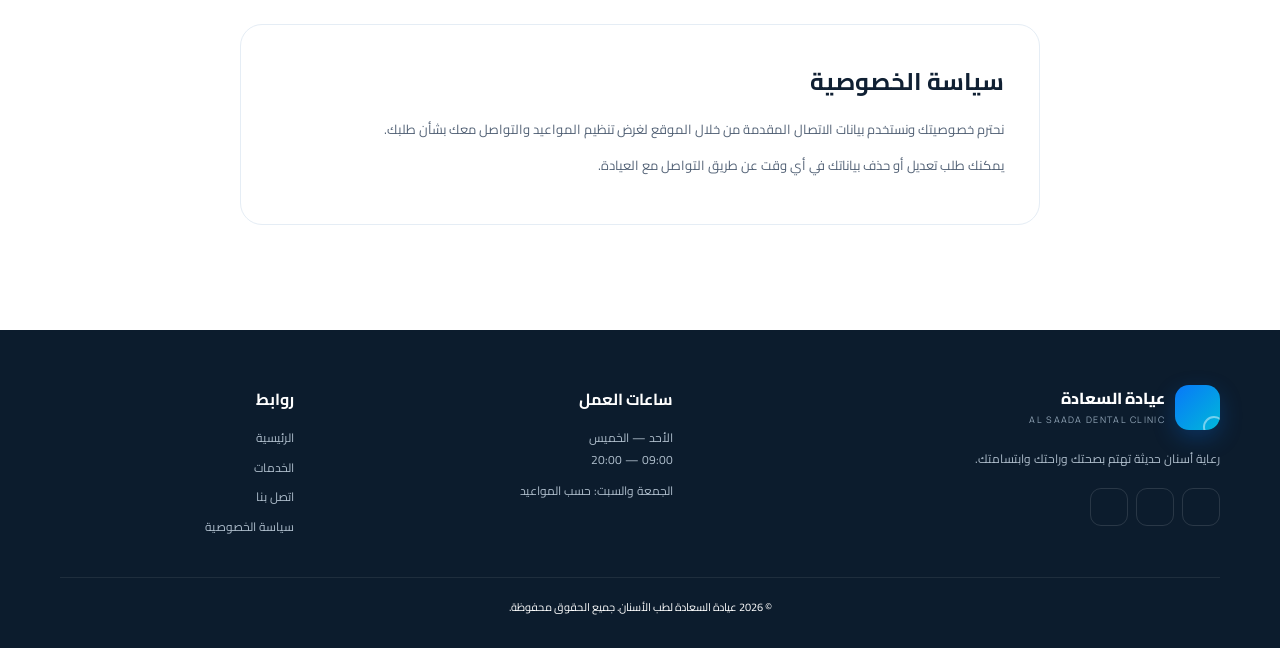
==== commit ee4a1799: "Update index.html" ====
--- a/index.html
+++ b/index.html
@@ -3,386 +3,3124 @@
 <head>
   <meta charset="utf-8">
   <meta name="viewport" content="width=device-width,initial-scale=1">
+  <meta name="theme-color" content="#0878f9">
+
   <title>عيادة السعادة — Al Saada Dental Clinic</title>
-  <meta name="description" content="عيادة السعادة في الجلفة — خدمات أسنان متكاملة، مواعيد سريعة ونتائج دقيقة.">
-  <link rel="stylesheet" href="styles.css">
+  <meta name="description" content="عيادة السعادة لطب الأسنان في الجلفة — رعاية متطورة وابتسامة أجمل.">
+
   <link rel="preconnect" href="https://fonts.googleapis.com">
   <link rel="preconnect" href="https://fonts.gstatic.com" crossorigin>
-  <link href="https://fonts.googleapis.com/css2?family=Cairo:wght@400;600;700&family=Tajawal:wght@400;700&display=swap" rel="stylesheet">
-  <link rel="stylesheet" href="https://cdnjs.cloudflare.com/ajax/libs/font-awesome/6.5.1/css/all.min.css">
-  <meta name="theme-color" content="#0b63d6">
-  <script type="application/ld+json">
-  {
-    "@context":"https://schema.org",
-    "@type":"Dentist",
-    "name":"عيادة السعادة - Al Saada Dental Clinic",
-    "address":{
-      "@type":"PostalAddress",
-      "addressLocality":"Djelfa",
-      "streetAddress":"Hassi Bah Bah"
-    },
-    "telephone":"+213745621587",
-    "openingHours":"Mo-Su 09:00-17:00"
-  }
-  </script>
+  <link href="https://fonts.googleapis.com/css2?family=Cairo:wght@400;500;600;700;800&family=Manrope:wght@400;500;600;700;800&display=swap" rel="stylesheet">
+
+  <link rel="stylesheet" href="https://cdnjs.cloudflare.com/ajax/libs/font-awesome/7.3.1/css/all.min.css">
+
+  <style>
+    :root{
+      --primary:#0878f9;
+      --primary-dark:#075dcc;
+      --secondary:#00b8d9;
+      --dark:#102033;
+      --text:#536276;
+      --muted:#8290a3;
+      --light:#f5f9fd;
+      --white:#fff;
+      --border:#e5edf5;
+      --shadow:0 20px 60px rgba(17,51,85,.10);
+      --radius:24px;
+      --transition:.35s cubic-bezier(.2,.8,.2,1);
+    }
+
+    *{
+      margin:0;
+      padding:0;
+      box-sizing:border-box;
+    }
+
+    html{
+      scroll-behavior:smooth;
+    }
+
+    body{
+      font-family:"Cairo","Manrope",sans-serif;
+      color:var(--dark);
+      background:#fff;
+      line-height:1.8;
+      overflow-x:hidden;
+    }
+
+    body.modal-open{
+      overflow:hidden;
+    }
+
+    a{
+      color:inherit;
+      text-decoration:none;
+    }
+
+    button,
+    input,
+    select,
+    textarea{
+      font:inherit;
+    }
+
+    button{
+      cursor:pointer;
+    }
+
+    img{
+      display:block;
+      max-width:100%;
+    }
+
+    .container{
+      width:min(1160px,calc(100% - 40px));
+      margin:auto;
+    }
+
+    /* ================= HEADER ================= */
+
+    .site-header{
+      position:fixed;
+      top:0;
+      right:0;
+      left:0;
+      z-index:1000;
+      padding:15px 0;
+      transition:var(--transition);
+    }
+
+    .site-header.scrolled{
+      padding:9px 0;
+      background:rgba(255,255,255,.90);
+      backdrop-filter:blur(18px);
+      box-shadow:0 8px 30px rgba(12,42,70,.08);
+    }
+
+    .header-grid{
+      height:68px;
+      display:flex;
+      align-items:center;
+      justify-content:space-between;
+      gap:25px;
+      padding:8px 14px;
+      background:rgba(255,255,255,.82);
+      backdrop-filter:blur(20px);
+      border:1px solid rgba(255,255,255,.8);
+      border-radius:18px;
+      box-shadow:0 10px 40px rgba(22,60,95,.08);
+    }
+
+    .logo{
+      display:flex;
+      align-items:center;
+      gap:10px;
+      min-width:max-content;
+    }
+
+    .logo-mark{
+      width:45px;
+      height:45px;
+      display:grid;
+      place-items:center;
+      border-radius:14px;
+      color:#fff;
+      background:linear-gradient(135deg,var(--primary),var(--secondary));
+      box-shadow:0 8px 22px rgba(8,120,249,.25);
+      position:relative;
+      overflow:hidden;
+    }
+
+    .logo-mark::after{
+      content:"";
+      position:absolute;
+      width:18px;
+      height:18px;
+      border:2px solid rgba(255,255,255,.45);
+      border-radius:50%;
+      bottom:-8px;
+      right:-5px;
+    }
+
+    .logo-mark i{
+      font-size:20px;
+      position:relative;
+      z-index:2;
+    }
+
+    .logo-text{
+      line-height:1.2;
+    }
+
+    .logo-text strong{
+      display:block;
+      font-size:16px;
+      font-weight:800;
+    }
+
+    .logo-text small{
+      color:var(--muted);
+      font-size:9px;
+      letter-spacing:1.3px;
+      font-family:Manrope,sans-serif;
+    }
+
+    .main-nav{
+      display:flex;
+      align-items:center;
+      gap:7px;
+    }
+
+    .nav-link{
+      position:relative;
+      padding:8px 13px;
+      font-size:13px;
+      font-weight:600;
+      color:#58697c;
+      transition:var(--transition);
+    }
+
+    .nav-link::after{
+      content:"";
+      position:absolute;
+      left:13px;
+      right:13px;
+      bottom:2px;
+      height:2px;
+      border-radius:10px;
+      background:var(--primary);
+      transform:scaleX(0);
+      transition:var(--transition);
+    }
+
+    .nav-link:hover{
+      color:var(--primary);
+    }
+
+    .nav-link:hover::after{
+      transform:scaleX(1);
+    }
+
+    .header-ctas{
+      display:flex;
+      align-items:center;
+      gap:8px;
+    }
+
+    .btn{
+      border:0;
+      min-height:44px;
+      padding:10px 18px;
+      border-radius:12px;
+      display:inline-flex;
+      justify-content:center;
+      align-items:center;
+      gap:9px;
+      font-weight:700;
+      font-size:13px;
+      transition:var(--transition);
+    }
+
+    .btn-primary{
+      color:#fff;
+      background:linear-gradient(135deg,var(--primary),#00a8e8);
+      box-shadow:0 10px 24px rgba(8,120,249,.20);
+    }
+
+    .btn-primary:hover{
+      transform:translateY(-2px);
+      box-shadow:0 15px 30px rgba(8,120,249,.28);
+    }
+
+    .btn-outline{
+      color:var(--primary);
+      background:#fff;
+      border:1px solid #dce8f5;
+    }
+
+    .btn-outline:hover{
+      border-color:var(--primary);
+      background:#f3f8ff;
+      transform:translateY(-2px);
+    }
+
+    .lang-toggle-btn{
+      min-width:80px;
+      padding:8px 12px;
+    }
+
+    .nav-toggle{
+      display:none;
+      width:44px;
+      height:44px;
+      border:1px solid var(--border);
+      background:#fff;
+      color:var(--dark);
+      border-radius:12px;
+      font-size:18px;
+    }
+
+    /* ================= MOBILE NAV ================= */
+
+    .mobile-menu{
+      position:fixed;
+      inset:0;
+      z-index:2000;
+      visibility:hidden;
+      pointer-events:none;
+    }
+
+    .mobile-menu.active{
+      visibility:visible;
+      pointer-events:auto;
+    }
+
+    .mobile-backdrop{
+      position:absolute;
+      inset:0;
+      background:rgba(5,22,40,.48);
+      opacity:0;
+      transition:.3s;
+      backdrop-filter:blur(4px);
+    }
+
+    .mobile-menu.active .mobile-backdrop{
+      opacity:1;
+    }
+
+    .mobile-drawer{
+      position:absolute;
+      top:0;
+      bottom:0;
+      width:min(340px,88%);
+      background:#fff;
+      padding:25px;
+      box-shadow:0 0 50px rgba(0,0,0,.15);
+      transform:translateX(110%);
+      transition:.45s cubic-bezier(.2,.8,.2,1);
+    }
+
+    [dir="rtl"] .mobile-drawer{
+      right:0;
+      transform:translateX(110%);
+    }
+
+    [dir="ltr"] .mobile-drawer{
+      left:0;
+      transform:translateX(-110%);
+    }
+
+    .mobile-menu.active .mobile-drawer{
+      transform:translateX(0);
+    }
+
+    .mobile-close{
+      width:42px;
+      height:42px;
+      border:0;
+      background:#f3f7fb;
+      border-radius:12px;
+      color:var(--dark);
+      font-size:18px;
+      margin-bottom:30px;
+    }
+
+    .mobile-nav{
+      display:flex;
+      flex-direction:column;
+      gap:4px;
+    }
+
+    .mobile-nav .nav-link{
+      padding:14px 12px;
+      border-radius:12px;
+      font-size:15px;
+    }
+
+    .mobile-nav .nav-link:hover{
+      background:#f2f7fd;
+    }
+
+    .mobile-nav .nav-link::after{
+      display:none;
+    }
+
+    .mobile-ctas{
+      margin-top:25px;
+      display:flex;
+      flex-direction:column;
+      gap:10px;
+    }
+
+    .mobile-ctas .btn{
+      width:100%;
+    }
+
+    /* ================= HERO ================= */
+
+    .hero{
+      min-height:850px;
+      padding:150px 0 90px;
+      position:relative;
+      overflow:hidden;
+      background:
+        radial-gradient(circle at 85% 25%,rgba(0,184,217,.13),transparent 25%),
+        radial-gradient(circle at 15% 70%,rgba(8,120,249,.10),transparent 30%),
+        linear-gradient(180deg,#f7fbff,#fff);
+    }
+
+    .hero::before{
+      content:"";
+      position:absolute;
+      width:450px;
+      height:450px;
+      border-radius:50%;
+      background:rgba(8,120,249,.045);
+      top:70px;
+      right:-180px;
+    }
+
+    .hero-grid{
+      min-height:620px;
+      display:grid;
+      grid-template-columns:1.02fr .98fr;
+      align-items:center;
+      gap:70px;
+    }
+
+    .hero-content{
+      animation:heroIn .8s ease both;
+    }
+
+    @keyframes heroIn{
+      from{
+        opacity:0;
+        transform:translateY(30px);
+      }
+      to{
+        opacity:1;
+        transform:translateY(0);
+      }
+    }
+
+    .hero-kicker{
+      display:inline-flex;
+      align-items:center;
+      gap:8px;
+      padding:7px 12px;
+      color:var(--primary);
+      background:#eaf4ff;
+      border:1px solid #d8ebff;
+      border-radius:100px;
+      font-size:12px;
+      font-weight:700;
+      margin-bottom:18px;
+    }
+
+    .hero-kicker i{
+      font-size:11px;
+    }
+
+    .hero-title{
+      font-size:clamp(38px,5vw,67px);
+      line-height:1.15;
+      letter-spacing:-1.5px;
+      margin-bottom:24px;
+      font-weight:800;
+    }
+
+    .hero-title span{
+      background:linear-gradient(135deg,#102033 25%,#0878f9 75%);
+      -webkit-background-clip:text;
+      background-clip:text;
+      color:transparent;
+    }
+
+    .hero-lead{
+      max-width:620px;
+      color:var(--text);
+      font-size:16px;
+      line-height:2;
+      margin-bottom:25px;
+    }
+
+    .hero-features{
+      list-style:none;
+      display:flex;
+      flex-wrap:wrap;
+      gap:10px;
+      margin-bottom:30px;
+    }
+
+    .hero-features li{
+      display:flex;
+      align-items:center;
+      gap:8px;
+      padding:9px 13px;
+      background:#fff;
+      border:1px solid var(--border);
+      border-radius:12px;
+      font-size:12px;
+      color:#526276;
+      box-shadow:0 8px 25px rgba(20,50,80,.05);
+    }
+
+    .hero-features i{
+      color:var(--primary);
+    }
+
+    .hero-actions{
+      display:flex;
+      gap:12px;
+      flex-wrap:wrap;
+    }
+
+    .btn-cta{
+      min-width:170px;
+    }
+
+    .hero-media{
+      position:relative;
+      animation:heroMedia .9s .15s ease both;
+    }
+
+    @keyframes heroMedia{
+      from{
+        opacity:0;
+        transform:translateX(35px) scale(.97);
+      }
+      to{
+        opacity:1;
+        transform:translateX(0) scale(1);
+      }
+    }
+
+    .hero-image-wrap{
+      position:relative;
+      border-radius:34px;
+      padding:10px;
+      background:rgba(255,255,255,.75);
+      box-shadow:var(--shadow);
+    }
+
+    .hero-image{
+      width:100%;
+      height:570px;
+      object-fit:cover;
+      border-radius:27px;
+    }
+
+    .hero-floating{
+      position:absolute;
+      background:#fff;
+      border:1px solid rgba(220,232,245,.9);
+      box-shadow:0 15px 45px rgba(20,60,90,.12);
+      border-radius:17px;
+      padding:14px 17px;
+      display:flex;
+      align-items:center;
+      gap:11px;
+      animation:float 4s ease-in-out infinite;
+    }
+
+    .hero-floating.one{
+      right:-30px;
+      top:70px;
+    }
+
+    .hero-floating.two{
+      left:-30px;
+      bottom:70px;
+      animation-delay:-2s;
+    }
+
+    .floating-icon{
+      width:38px;
+      height:38px;
+      display:grid;
+      place-items:center;
+      border-radius:11px;
+      background:#eaf4ff;
+      color:var(--primary);
+    }
+
+    .hero-floating strong{
+      display:block;
+      font-size:13px;
+    }
+
+    .hero-floating small{
+      display:block;
+      color:var(--muted);
+      font-size:10px;
+    }
+
+    @keyframes float{
+      0%,100%{transform:translateY(0)}
+      50%{transform:translateY(-9px)}
+    }
+
+    /* ================= SECTIONS ================= */
+
+    .section{
+      padding:105px 0;
+    }
+
+    .section-title{
+      text-align:center;
+      font-size:clamp(28px,4vw,42px);
+      line-height:1.3;
+      margin-bottom:12px;
+      font-weight:800;
+    }
+
+    .section-sub{
+      text-align:center;
+      max-width:650px;
+      margin:0 auto 55px;
+      color:var(--text);
+      font-size:14px;
+    }
+
+    /* ================= TRUST ================= */
+
+    .trust-section{
+      background:#fff;
+    }
+
+    .trust-grid{
+      display:grid;
+      grid-template-columns:repeat(3,1fr);
+      gap:18px;
+      margin-bottom:55px;
+    }
+
+    .trust-stat{
+      text-align:center;
+      padding:30px 20px;
+      border:1px solid var(--border);
+      border-radius:20px;
+      transition:var(--transition);
+    }
+
+    .trust-stat:hover{
+      transform:translateY(-6px);
+      box-shadow:var(--shadow);
+    }
+
+    .stat-number{
+      font-family:Manrope,sans-serif;
+      color:var(--primary);
+      font-size:40px;
+      font-weight:800;
+      line-height:1.2;
+    }
+
+    .stat-label{
+      color:var(--text);
+      font-size:13px;
+      margin-top:5px;
+    }
+
+    .why-cards{
+      display:grid;
+      grid-template-columns:repeat(3,1fr);
+      gap:20px;
+    }
+
+    .why-card{
+      padding:30px;
+      border-radius:20px;
+      background:linear-gradient(145deg,#f8fbff,#fff);
+      border:1px solid var(--border);
+      transition:var(--transition);
+    }
+
+    .why-card:hover{
+      transform:translateY(-7px);
+      border-color:#cfe4fb;
+      box-shadow:var(--shadow);
+    }
+
+    .why-card h4{
+      font-size:18px;
+      margin-bottom:10px;
+    }
+
+    .why-card p{
+      color:var(--text);
+      font-size:13px;
+      line-height:2;
+    }
+
+    .why-icon{
+      width:45px;
+      height:45px;
+      display:grid;
+      place-items:center;
+      margin-bottom:18px;
+      border-radius:13px;
+      color:var(--primary);
+      background:#eaf4ff;
+    }
+
+    /* ================= GALLERY ================= */
+
+    .gallery{
+      background:#f6faff;
+    }
+
+    .gallery-heading{
+      text-align:center;
+      font-size:36px;
+      margin-bottom:35px;
+      font-weight:800;
+    }
+
+    .gallery-grid{
+      display:grid;
+      grid-template-columns:repeat(2,1fr);
+      gap:20px;
+    }
+
+    .gallery figure{
+      overflow:hidden;
+      border-radius:22px;
+      background:#fff;
+      border:1px solid var(--border);
+      box-shadow:0 10px 30px rgba(15,55,90,.06);
+    }
+
+    .gallery img{
+      width:100%;
+      height:350px;
+      object-fit:cover;
+      cursor:zoom-in;
+      transition:.5s ease;
+    }
+
+    .gallery figure:hover img{
+      transform:scale(1.04);
+    }
+
+    .gallery figcaption{
+      padding:14px 18px;
+      font-size:13px;
+      color:var(--text);
+    }
+
+    /* ================= SERVICES ================= */
+
+    .services-section{
+      background:#fff;
+    }
+
+    .services-list{
+      border-top:1px solid var(--border);
+    }
+
+    .service-row{
+      display:grid;
+      grid-template-columns:70px 1fr 390px;
+      align-items:center;
+      gap:35px;
+      padding:35px 0;
+      border-bottom:1px solid var(--border);
+      transition:var(--transition);
+    }
+
+    .service-row:hover{
+      padding-left:12px;
+      padding-right:12px;
+      background:#fbfdff;
+    }
+
+    .service-number{
+      font-family:Manrope,sans-serif;
+      font-size:15px;
+      color:#9aabbc;
+      font-weight:700;
+    }
+
+    .service-info h3{
+      font-size:23px;
+      margin-bottom:10px;
+      font-weight:800;
+    }
+
+    .service-info p{
+      color:var(--text);
+      font-size:13px;
+      line-height:2;
+      max-width:600px;
+    }
+
+    .service-image{
+      height:210px;
+      width:100%;
+      object-fit:cover;
+      border-radius:18px;
+      cursor:zoom-in;
+      transition:.5s ease;
+      box-shadow:0 10px 30px rgba(20,60,90,.10);
+    }
+
+    .service-image:hover{
+      transform:scale(1.025);
+    }
+
+    .service-icon{
+      display:inline-flex;
+      width:43px;
+      height:43px;
+      justify-content:center;
+      align-items:center;
+      border-radius:12px;
+      color:var(--primary);
+      background:#eaf4ff;
+      margin-bottom:12px;
+    }
+
+    /* ================= BOOKING ================= */
+
+    .booking-card{
+      background:
+        radial-gradient(circle at 90% 10%,rgba(0,184,217,.15),transparent 25%),
+        #f4f9ff;
+    }
+
+    .booking-wrapper{
+      display:grid;
+      grid-template-columns:1.4fr .8fr;
+      gap:25px;
+      align-items:stretch;
+    }
+
+    .booking-form-card,
+    .clinic-card{
+      background:#fff;
+      border:1px solid var(--border);
+      border-radius:25px;
+      padding:35px;
+      box-shadow:var(--shadow);
+    }
+
+    .booking-form-card h2{
+      font-size:28px;
+      line-height:1.4;
+      margin-bottom:8px;
+    }
+
+    .muted{
+      color:var(--muted);
+      font-size:13px;
+    }
+
+    .booking-form-card .muted{
+      margin-bottom:25px;
+    }
+
+    .form-row{
+      display:grid;
+      grid-template-columns:1fr 1fr;
+      gap:15px;
+      margin-bottom:15px;
+    }
+
+    label{
+      display:block;
+      color:#46576a;
+      font-size:12px;
+      font-weight:700;
+    }
+
+    input,
+    select,
+    textarea{
+      width:100%;
+      margin-top:7px;
+      padding:12px 14px;
+      border:1px solid #dce7f1;
+      border-radius:11px;
+      outline:0;
+      color:var(--dark);
+      background:#fbfdff;
+      transition:.25s;
+    }
+
+    input:focus,
+    select:focus,
+    textarea:focus{
+      border-color:var(--primary);
+      box-shadow:0 0 0 4px rgba(8,120,249,.08);
+    }
+
+    .form-actions{
+      display:flex;
+      gap:10px;
+      margin-top:20px;
+      flex-wrap:wrap;
+    }
+
+    .clinic-card{
+      background:linear-gradient(150deg,#102033,#173d60);
+      color:#fff;
+      border:0;
+    }
+
+    .clinic-card h3{
+      font-size:22px;
+      margin-bottom:20px;
+    }
+
+    .clinic-card p{
+      color:#d7e4f0;
+      font-size:13px;
+      margin-bottom:12px;
+    }
+
+    .clinic-card a:not(.btn){
+      color:#fff;
+      font-weight:700;
+    }
+
+    .contact-actions{
+      display:flex;
+      gap:8px;
+      flex-wrap:wrap;
+      margin-top:25px;
+    }
+
+    .clinic-card .btn-outline{
+      background:transparent;
+      color:#fff;
+      border-color:rgba(255,255,255,.3);
+    }
+
+    /* ================= PRIVACY ================= */
+
+    .privacy{
+      background:#fff;
+    }
+
+    .privacy-box{
+      max-width:800px;
+      margin:auto;
+      padding:35px;
+      border:1px solid var(--border);
+      border-radius:22px;
+    }
+
+    .privacy-box h2{
+      margin-bottom:15px;
+    }
+
+    .privacy-box p{
+      color:var(--text);
+      font-size:13px;
+      margin-bottom:12px;
+    }
+
+    /* ================= FOOTER ================= */
+
+    .site-footer{
+      background:#0c1c2d;
+      color:#fff;
+      padding:55px 0 30px;
+    }
+
+    .footer-grid{
+      display:grid;
+      grid-template-columns:1.5fr 1fr .7fr;
+      gap:45px;
+    }
+
+    .footer-col h4{
+      margin-bottom:13px;
+    }
+
+    .footer-col p{
+      color:#aebdcb;
+      font-size:12px;
+    }
+
+    .social{
+      display:flex;
+      gap:8px;
+      margin-top:18px;
+    }
+
+    .social-link{
+      width:38px;
+      height:38px;
+      display:grid;
+      place-items:center;
+      border:1px solid rgba(255,255,255,.12);
+      border-radius:11px;
+      color:#cbd8e4;
+      transition:.25s;
+    }
+
+    .social-link:hover{
+      color:#fff;
+      background:var(--primary);
+      transform:translateY(-3px);
+    }
+
+    .footer-links{
+      display:flex;
+      flex-direction:column;
+      gap:8px;
+    }
+
+    .footer-links a{
+      color:#aebdcb;
+      font-size:12px;
+      transition:.2s;
+    }
+
+    .footer-links a:hover{
+      color:#fff;
+    }
+
+    /* ================= COOKIE ================= */
+
+    .cookie-consent{
+      position:fixed;
+      left:20px;
+      right:20px;
+      bottom:20px;
+      max-width:720px;
+      margin:auto;
+      z-index:1500;
+      padding:18px 20px;
+      display:flex;
+      align-items:center;
+      justify-content:space-between;
+      gap:20px;
+      background:rgba(16,32,51,.96);
+      color:#fff;
+      border:1px solid rgba(255,255,255,.12);
+      border-radius:18px;
+      box-shadow:0 20px 60px rgba(0,0,0,.25);
+      backdrop-filter:blur(15px);
+      animation:cookieIn .5s ease;
+    }
+
+    @keyframes cookieIn{
+      from{
+        opacity:0;
+        transform:translateY(30px);
+      }
+      to{
+        opacity:1;
+        transform:translateY(0);
+      }
+    }
+
+    .cookie-consent p{
+      font-size:11px;
+      color:#d7e3ed;
+      line-height:1.8;
+    }
+
+    .cookie-actions{
+      display:flex;
+      gap:7px;
+      flex-shrink:0;
+    }
+
+    .cookie-actions .btn{
+      min-height:38px;
+      padding:7px 13px;
+      font-size:11px;
+    }
+
+    .cookie-actions .btn-outline{
+      background:transparent;
+      color:#fff;
+      border-color:rgba(255,255,255,.25);
+    }
+
+    /* ================= MODALS ================= */
+
+    .modal{
+      position:fixed;
+      inset:0;
+      z-index:3000;
+      display:grid;
+      place-items:center;
+      padding:20px;
+      visibility:hidden;
+      opacity:0;
+      transition:.3s;
+    }
+
+    .modal.active{
+      visibility:visible;
+      opacity:1;
+    }
+
+    .modal-backdrop{
+      position:absolute;
+      inset:0;
+      background:rgba(5,20,35,.70);
+      backdrop-filter:blur(6px);
+    }
+
+    .modal-dialog{
+      width:min(600px,100%);
+      max-height:90vh;
+      overflow:auto;
+      position:relative;
+      z-index:2;
+      background:#fff;
+      border-radius:25px;
+      padding:35px;
+      transform:translateY(20px) scale(.97);
+      transition:.35s;
+      box-shadow:0 30px 90px rgba(0,0,0,.25);
+    }
+
+    .modal.active .modal-dialog{
+      transform:translateY(0) scale(1);
+    }
+
+    .modal-close{
+      position:absolute;
+      top:15px;
+      left:15px;
+      width:38px;
+      height:38px;
+      border:0;
+      background:#f1f5f9;
+      border-radius:10px;
+      color:#526276;
+    }
+
+    [dir="ltr"] .modal-close{
+      left:auto;
+      right:15px;
+    }
+
+    .modal-content h3{
+      font-size:25px;
+      margin-bottom:20px;
+    }
+
+    .form-step{
+      display:flex;
+      flex-direction:column;
+      gap:15px;
+    }
+
+    .modal-actions{
+      display:flex;
+      justify-content:flex-end;
+      gap:8px;
+      margin-top:5px;
+    }
+
+    .policy-body h4{
+      font-size:15px;
+      margin:18px 0 5px;
+    }
+
+    .policy-body p{
+      color:var(--text);
+      font-size:12px;
+      line-height:2;
+    }
+
+    /* ================= LIGHTBOX ================= */
+
+    .lightbox{
+      position:fixed;
+      inset:0;
+      z-index:5000;
+      display:grid;
+      place-items:center;
+      padding:25px;
+      background:rgba(4,15,27,.92);
+      opacity:0;
+      visibility:hidden;
+      transition:.3s;
+    }
+
+    .lightbox.active{
+      opacity:1;
+      visibility:visible;
+    }
+
+    .lightbox img{
+      max-width:min(1100px,95vw);
+      max-height:88vh;
+      object-fit:contain;
+      border-radius:16px;
+      transform:scale(.94);
+      transition:.35s;
+      box-shadow:0 25px 80px rgba(0,0,0,.35);
+    }
+
+    .lightbox.active img{
+      transform:scale(1);
+    }
+
+    .lightbox-close{
+      position:absolute;
+      top:25px;
+      left:25px;
+      width:46px;
+      height:46px;
+      border:0;
+      border-radius:13px;
+      color:#fff;
+      background:rgba(255,255,255,.12);
+      font-size:20px;
+    }
+
+    [dir="ltr"] .lightbox-close{
+      left:auto;
+      right:25px;
+    }
+
+    /* ================= BACK TOP ================= */
+
+    .back-to-top{
+      position:fixed;
+      bottom:25px;
+      right:25px;
+      width:45px;
+      height:45px;
+      border:0;
+      border-radius:13px;
+      background:var(--primary);
+      color:#fff;
+      box-shadow:0 10px 25px rgba(8,120,249,.25);
+      z-index:900;
+      opacity:0;
+      visibility:hidden;
+      transform:translateY(10px);
+      transition:.3s;
+    }
+
+    .back-to-top.show{
+      opacity:1;
+      visibility:visible;
+      transform:translateY(0);
+    }
+
+    /* ================= REVEAL ================= */
+
+    .reveal{
+      opacity:0;
+      transform:translateY(25px);
+      transition:.7s ease;
+    }
+
+    .reveal.visible{
+      opacity:1;
+      transform:translateY(0);
+    }
+
+    /* ================= LTR ================= */
+
+    [dir="ltr"] body{
+      font-family:"Manrope","Cairo",sans-serif;
+    }
+
+    [dir="ltr"] .hero-title{
+      letter-spacing:-2px;
+    }
+
+    [dir="ltr"] .service-row:hover{
+      padding-left:0;
+      padding-right:12px;
+    }
+
+    /* ================= RESPONSIVE ================= */
+
+    @media(max-width:950px){
+
+      .main-nav{
+        display:none;
+      }
+
+      .nav-toggle{
+        display:block;
+      }
+
+      .header-ctas > .btn-primary{
+        display:none;
+      }
+
+      .hero{
+        padding-top:130px;
+      }
+
+      .hero-grid{
+        grid-template-columns:1fr;
+        gap:45px;
+      }
+
+      .hero-content{
+        text-align:center;
+      }
+
+      .hero-lead{
+        margin-left:auto;
+        margin-right:auto;
+      }
+
+      .hero-features,
+      .hero-actions{
+        justify-content:center;
+      }
+
+      .hero-media{
+        max-width:700px;
+        width:100%;
+        margin:auto;
+      }
+
+      .hero-image{
+        height:480px;
+      }
+
+      .service-row{
+        grid-template-columns:50px 1fr 300px;
+        gap:20px;
+      }
+
+      .booking-wrapper{
+        grid-template-columns:1fr;
+      }
+    }
+
+    @media(max-width:700px){
+
+      .container{
+        width:min(100% - 28px,1160px);
+      }
+
+      .site-header{
+        padding:9px 0;
+      }
+
+      .header-grid{
+        height:60px;
+        padding:6px 9px;
+        border-radius:15px;
+      }
+
+      .logo-mark{
+        width:40px;
+        height:40px;
+        border-radius:12px;
+      }
+
+      .logo-text strong{
+        font-size:14px;
+      }
+
+      .logo-text small{
+        font-size:8px;
+      }
+
+      .header-ctas{
+        gap:5px;
+      }
+
+      .lang-toggle-btn{
+        min-width:72px;
+        font-size:11px;
+        min-height:40px;
+      }
+
+      .nav-toggle{
+        width:40px;
+        height:40px;
+      }
+
+      .hero{
+        min-height:auto;
+        padding:115px 0 65px;
+      }
+
+      .hero-title{
+        font-size:36px;
+      }
+
+      .hero-lead{
+        font-size:13px;
+        line-height:2;
+      }
+
+      .hero-features{
+        flex-direction:column;
+        align-items:stretch;
+      }
+
+      .hero-features li{
+        justify-content:center;
+      }
+
+      .hero-actions{
+        flex-direction:column;
+      }
+
+      .hero-actions .btn{
+        width:100%;
+      }
+
+      .hero-image{
+        height:370px;
+      }
+
+      .hero-floating{
+        display:none;
+      }
+
+      .section{
+        padding:70px 0;
+      }
+
+      .section-title{
+        font-size:28px;
+      }
+
+      .trust-grid,
+      .why-cards,
+      .gallery-grid{
+        grid-template-columns:1fr;
+      }
+
+      .stat-number{
+        font-size:34px;
+      }
+
+      .gallery img{
+        height:260px;
+      }
+
+      .service-row{
+        grid-template-columns:1fr;
+        gap:15px;
+        padding:30px 0;
+      }
+
+      .service-row:hover{
+        padding-left:0;
+        padding-right:0;
+      }
+
+      .service-number{
+        font-size:12px;
+      }
+
+      .service-info h3{
+        font-size:21px;
+      }
+
+      .service-info p{
+        font-size:12px;
+        line-height:2;
+      }
+
+      .service-image{
+        height:220px;
+      }
+
+      .booking-form-card,
+      .clinic-card{
+        padding:24px;
+      }
+
+      .booking-form-card h2{
+        font-size:23px;
+      }
+
+      .form-row{
+        grid-template-columns:1fr;
+      }
+
+      .form-actions .btn{
+        width:100%;
+      }
+
+      .footer-grid{
+        grid-template-columns:1fr;
+        gap:30px;
+      }
+
+      .cookie-consent{
+        left:12px;
+        right:12px;
+        bottom:12px;
+        display:block;
+      }
+
+      .cookie-actions{
+        margin-top:12px;
+      }
+
+      .cookie-actions .btn{
+        flex:1;
+      }
+
+      .back-to-top{
+        right:15px;
+        bottom:15px;
+      }
+    }
+
+    @media(max-width:400px){
+
+      .logo-text{
+        display:none;
+      }
+
+      .hero-title{
+        font-size:31px;
+      }
+
+      .hero-image{
+        height:310px;
+      }
+
+      .service-image{
+        height:190px;
+      }
+    }
+
+    [hidden]{
+      display:none!important;
+    }
+  </style>
 </head>
+
 <body>
-  <header class="site-header">
-    <div class="container header-grid">
-      <a class="logo" href="#home">
-        <img src="assets/logo.svg" alt="عيادة السعادة — Al Saada Dental Clinic">
+
+<header class="site-header" id="site-header">
+  <div class="container header-grid">
+
+    <a href="#home" class="logo">
+      <span class="logo-mark">
+        <i class="fa-solid fa-tooth"></i>
+      </span>
+
+      <span class="logo-text">
+        <strong data-lang="ar">عيادة السعادة</strong>
+        <strong data-lang="en" hidden>Al Saada Clinic</strong>
+        <small>AL SAADA DENTAL CLINIC</small>
+      </span>
+    </a>
+
+    <nav class="main-nav">
+      <a href="#home" class="nav-link" data-lang="ar">الرئيسية</a>
+      <a href="#services" class="nav-link" data-lang="ar">الخدمات</a>
+      <a href="#trust" class="nav-link" data-lang="ar">لماذا نحن</a>
+      <a href="#contact" class="nav-link" data-lang="ar">اتصل بنا</a>
+
+      <a href="#home" class="nav-link" data-lang="en" hidden>Home</a>
+      <a href="#services" class="nav-link" data-lang="en" hidden>Services</a>
+      <a href="#trust" class="nav-link" data-lang="en" hidden>Why Us</a>
+      <a href="#contact" class="nav-link" data-lang="en" hidden>Contact</a>
+    </nav>
+
+    <div class="header-ctas">
+      <button class="nav-toggle" id="nav-toggle" aria-label="Menu">
+        <i class="fa-solid fa-bars"></i>
+      </button>
+
+      <a href="#booking-card" class="btn btn-primary">
+        <i class="fa-regular fa-calendar-check"></i>
+        <span data-lang="ar">احجز الآن</span>
+        <span data-lang="en" hidden>Book Now</span>
       </a>
-      <nav class="main-nav">
-        <a href="#home" class="nav-link" data-lang="ar">الرئيسية</a>
-        <a href="#services" class="nav-link" data-lang="ar">الخدمات</a>
-        <a href="#trust" class="nav-link" data-lang="ar">لماذا تختارنا</a>
-        <a href="#contact" class="nav-link" data-lang="ar">اتصال</a>
-        <a href="#home" class="nav-link" data-lang="en" hidden>Home</a>
-        <a href="#services" class="nav-link" data-lang="en" hidden>Services</a>
-        <a href="#trust" class="nav-link" data-lang="en" hidden>Why Us</a>
-        <a href="#contact" class="nav-link" data-lang="en" hidden>Contact</a>
-      </nav>
-      <div class="header-ctas">
-        <button id="nav-toggle" class="nav-toggle" aria-controls="mobile-menu" aria-expanded="false">☰</button>
-        <a class="btn btn-primary" id="book-now-btn" href="#booking-card">
-          <span data-lang="ar">احجز الآن</span>
-          <span data-lang="en" hidden>Book Now</span>
+
+      <button id="lang-toggle" class="btn btn-outline lang-toggle-btn">
+        AR | EN
+      </button>
+    </div>
+
+  </div>
+</header>
+
+<div class="mobile-menu" id="mobile-menu">
+  <div class="mobile-backdrop" data-close></div>
+
+  <aside class="mobile-drawer">
+
+    <button class="mobile-close" data-close aria-label="Close">
+      <i class="fa-solid fa-xmark"></i>
+    </button>
+
+    <nav class="mobile-nav">
+      <a href="#home" class="nav-link" data-lang="ar">الرئيسية</a>
+      <a href="#services" class="nav-link" data-lang="ar">الخدمات</a>
+      <a href="#trust" class="nav-link" data-lang="ar">لماذا نحن</a>
+      <a href="#contact" class="nav-link" data-lang="ar">اتصل بنا</a>
+
+      <a href="#home" class="nav-link" data-lang="en" hidden>Home</a>
+      <a href="#services" class="nav-link" data-lang="en" hidden>Services</a>
+      <a href="#trust" class="nav-link" data-lang="en" hidden>Why Us</a>
+      <a href="#contact" class="nav-link" data-lang="en" hidden>Contact</a>
+    </nav>
+
+    <div class="mobile-ctas">
+      <a href="#booking-card" class="btn btn-primary">
+        <i class="fa-regular fa-calendar-check"></i>
+        <span data-lang="ar">احجز الآن</span>
+        <span data-lang="en" hidden>Book Now</span>
+      </a>
+
+      <button id="lang-toggle-mobile" class="btn btn-outline">
+        AR | EN
+      </button>
+    </div>
+
+  </aside>
+</div>
+
+<main>
+
+<!-- HERO -->
+<section class="hero" id="home">
+  <div class="container hero-grid">
+
+    <div class="hero-content">
+
+      <span class="hero-kicker">
+        <i class="fa-solid fa-shield-heart"></i>
+        <span data-lang="ar">رعاية أسنان حديثة وموثوقة</span>
+        <span data-lang="en" hidden>Modern & Trusted Dental Care</span>
+      </span>
+
+      <h1 class="hero-title">
+        <span data-lang="ar">ابتسامة أجمل تبدأ من هنا.</span>
+        <span data-lang="en" hidden>A Better Smile Starts Here.</span>
+      </h1>
+
+      <p class="hero-lead">
+        <span data-lang="ar">
+          نقدم لك رعاية متكاملة للأسنان تجمع بين الخبرة الطبية،
+          التكنولوجيا الحديثة والاهتمام الحقيقي براحتك في كل زيارة.
+        </span>
+
+        <span data-lang="en" hidden>
+          We provide comprehensive dental care combining medical expertise,
+          modern technology and genuine attention to your comfort at every visit.
+        </span>
+      </p>
+
+      <ul class="hero-features">
+        <li>
+          <i class="fa-solid fa-star"></i>
+          <span data-lang="ar">تقييم 4.9/5</span>
+          <span data-lang="en" hidden>4.9/5 Rating</span>
+        </li>
+
+        <li>
+          <i class="fa-solid fa-shield-halved"></i>
+          <span data-lang="ar">رعاية آمنة</span>
+          <span data-lang="en" hidden>Safe Care</span>
+        </li>
+
+        <li>
+          <i class="fa-solid fa-user-doctor"></i>
+          <span data-lang="ar">فريق متخصص</span>
+          <span data-lang="en" hidden>Expert Team</span>
+        </li>
+      </ul>
+
+      <div class="hero-actions">
+        <button class="btn btn-primary btn-cta" id="open-booking">
+          <i class="fa-regular fa-calendar-check"></i>
+          <span data-lang="ar">احجز موعدك الآن</span>
+          <span data-lang="en" hidden>Book Your Visit</span>
+        </button>
+
+        <a href="#services" class="btn btn-outline">
+          <i class="fa-solid fa-arrow-down"></i>
+          <span data-lang="ar">اكتشف خدماتنا</span>
+          <span data-lang="en" hidden>Explore Services</span>
         </a>
-        <div class="lang-switch">
-          <button id="lang-toggle" class="btn btn-outline lang-toggle-btn">AR | EN</button>
+      </div>
+
+    </div>
+
+    <div class="hero-media">
+      <div class="hero-image-wrap">
+
+        <img
+          class="hero-image zoomable"
+          src="https://images.unsplash.com/photo-1629909613654-28e377c37b09?auto=format&fit=crop&w=1200&q=85"
+          alt="Modern dental clinic"
+        >
+
+        <div class="hero-floating one">
+          <div class="floating-icon">
+            <i class="fa-solid fa-tooth"></i>
+          </div>
+          <div>
+            <strong data-lang="ar">رعاية متطورة</strong>
+            <strong data-lang="en" hidden>Advanced Care</strong>
+            <small data-lang="ar">تقنيات حديثة</small>
+            <small data-lang="en" hidden>Modern technology</small>
+          </div>
+        </div>
+
+        <div class="hero-floating two">
+          <div class="floating-icon">
+            <i class="fa-solid fa-user-doctor"></i>
+          </div>
+          <div>
+            <strong data-lang="ar">فريق متخصص</strong>
+            <strong data-lang="en" hidden>Expert Team</strong>
+            <small data-lang="ar">خبرة واهتمام</small>
+            <small data-lang="en" hidden>Experience & care</small>
+          </div>
+        </div>
+
+      </div>
+    </div>
+
+  </div>
+</section>
+
+<!-- TRUST -->
+<section class="section trust-section" id="trust">
+  <div class="container">
+
+    <h2 class="section-title">
+      <span data-lang="ar">لماذا يختارنا مرضانا؟</span>
+      <span data-lang="en" hidden>Why Do Patients Choose Us?</span>
+    </h2>
+
+    <p class="section-sub">
+      <span data-lang="ar">نهتم بالتفاصيل الصغيرة لنمنحك تجربة علاجية أفضل.</span>
+      <span data-lang="en" hidden>We care about every detail to give you a better dental experience.</span>
+    </p>
+
+    <div class="trust-grid">
+
+      <div class="trust-stat reveal">
+        <div class="stat-number" data-target="10000">0</div>
+        <div class="stat-label">
+          <span data-lang="ar">ابتسامة تم الاعتناء بها</span>
+          <span data-lang="en" hidden>Happy Smiles</span>
         </div>
       </div>
-    </div>
-  </header>
-
-  <div id="mobile-menu" class="mobile-menu" aria-hidden="true">
-    <div class="mobile-backdrop" data-close></div>
-    <aside class="mobile-drawer" role="dialog" aria-modal="true">
-      <button class="mobile-close" data-close aria-label="Close">✕</button>
-      <nav class="mobile-nav">
-        <a href="#home" class="nav-link" data-lang="ar">الرئيسية</a>
-        <a href="#services" class="nav-link" data-lang="ar">الخدمات</a>
-        <a href="#trust" class="nav-link" data-lang="ar">لماذا تختارنا</a>
-        <a href="#contact" class="nav-link" data-lang="ar">اتصال</a>
-        <a href="#home" class="nav-link" data-lang="en" hidden>Home</a>
-        <a href="#services" class="nav-link" data-lang="en" hidden>Services</a>
-        <a href="#trust" class="nav-link" data-lang="en" hidden>Why Us</a>
-        <a href="#contact" class="nav-link" data-lang="en" hidden>Contact</a>
-      </nav>
-      <div class="mobile-ctas">
-        <a class="btn btn-primary" id="mobile-book-btn" href="#booking-card">
-          <span data-lang="ar">احجز الآن</span>
-          <span data-lang="en" hidden>Book Now</span>
-        </a>
-        <div class="lang-switch-mobile">
-          <button id="lang-toggle-mobile" class="btn btn-outline lang-toggle-btn">AR | EN</button>
+
+      <div class="trust-stat reveal">
+        <div class="stat-number" data-target="12">0</div>
+        <div class="stat-label">
+          <span data-lang="ar">سنة من الخبرة</span>
+          <span data-lang="en" hidden>Years of Experience</span>
         </div>
       </div>
-    </aside>
-  </div>
-
-  <main>
-    <section id="home" class="hero">
-        <div class="container hero-grid modern-hero">
-          <div class="hero-card">
-                <div class="hero-content">
-                  <h1 class="hero-title">
-                    <span data-lang="ar">ابتسامة ناصعة.. ورعاية أسنان بلا ألم</span>
-                    <span data-lang="en" hidden>A Radiant Smile & Completely Pain-Free Dental Care</span>
-                  </h1>
-                  <p class="hero-lead">
-                    <span data-lang="ar">نعيد لابتسامتك بريقها بأحدث التقنيات الطبية وعلى يد أطباء متخصصين. تجربة علاجية مريحة، آمنة، وضمان لأعلى معايير الجودة.</span>
-                    <span data-lang="en" hidden>Restore your confidence with state-of-the-art dental technology and top-tier specialists. Gentle, safe, and premium care tailored for you.</span>
-                  </p>
-              <ul class="hero-features">
-                    <li data-lang="ar">⭐️ 4.9/5 تقييم • 🛡️ 100% بدون ألم • 👨‍⚕️ أفضل الأخصائيين</li>
-                    <li data-lang="en" hidden>⭐️ 4.9/5 rating • 🛡️ 100% Pain-Free • 👨‍⚕️ Top Specialists</li>
-              </ul>
-              <div class="hero-actions">
-                    <button class="btn btn-primary btn-cta" id="open-booking"><span data-lang="ar">احجز موعدك الآن</span><span data-lang="en" hidden>Book Your Visit</span></button>
-                    <a class="btn btn-outline" href="#services"><span data-lang="ar">استكشف خدماتنا</span><span data-lang="en" hidden>Explore Services</span></a>
-              </div>
-            </div>
-          </div>
-          <div class="hero-media">
-            <div class="card-glass">
-              <img src="https://source.unsplash.com/1600x900/?dental,clinic" alt="صورة العيادة" class="hero-image">
-              <div class="badge">عيادة معتمدة</div>
-            </div>
-          </div>
-        </div>
-    </section>
-
-    <section id="trust" class="section trust-section">
-      <div class="container">
-        <h2 class="section-title"><span data-lang="ar">لماذا يختارنا مئات المرضى شهرياً؟</span><span data-lang="en" hidden>Why Choose Our Clinic?</span></h2>
-        <p class="section-sub"><span data-lang="ar">رعاية موثوقة، نتائج مثبتة، ومرضى سعداء.</span><span data-lang="en" hidden>Trusted care, proven results, and happy patients.</span></p>
-        <div class="trust-grid">
-          <div class="trust-stat">
-            <div class="stat-number" data-target="10000">0</div>
-            <div class="stat-label"><span data-lang="ar">ابتسامة سعيدة</span><span data-lang="en" hidden>Happy Smiles</span></div>
-          </div>
-          <div class="trust-stat">
-            <div class="stat-number" data-target="12">0</div>
-            <div class="stat-label"><span data-lang="ar">سنة خبرة</span><span data-lang="en" hidden>Years Experience</span></div>
-          </div>
-          <div class="trust-stat">
-            <div class="stat-number" data-target="99">0</div>
-            <div class="stat-label"><span data-lang="ar">نسبة رضا (%)</span><span data-lang="en" hidden>Satisfaction Rate (%)</span></div>
-          </div>
-        </div>
-
-        <div class="why-cards">
-          <div class="why-card">
-            <h4><span data-lang="ar">علاج بدون ألم</span><span data-lang="en" hidden>Painless Treatment</span></h4>
-            <p><span data-lang="ar">نستخدم أحدث أساليب التخدير والتكنولوجيا الحديثة لضمان تجربة علاجية مريحة تماماً وبدون أي توتر.</span><span data-lang="en" hidden>Advanced micro-anesthesia and gentle techniques ensure a completely comfortable, stress-free experience.</span></p>
-          </div>
-          <div class="why-card">
-            <h4><span data-lang="ar">تقنيات متطورة</span><span data-lang="en" hidden>Advanced Tech</span></h4>
-            <p><span data-lang="ar">أجهزة رقمية حديثة للتشخيص الدقيق ونتائج علاجية يدوم أثرها لسنوات.</span><span data-lang="en" hidden>Cutting-edge digital diagnostics for pinpoint accuracy and long-lasting, brilliant results.</span></p>
-          </div>
-          <div class="why-card">
-            <h4><span data-lang="ar">تعقيم 100%</span><span data-lang="en" hidden>100% Sterilization</span></h4>
-            <p><span data-lang="ar">نلتزم بأعلى معايير التعقيم العالمية لحمايتك وحماية عائلتك في كل زيارة.</span><span data-lang="en" hidden>Highest international sterilization standards to guarantee safety for you and your family.</span></p>
-          </div>
+
+      <div class="trust-stat reveal">
+        <div class="stat-number" data-target="99">0</div>
+        <div class="stat-label">
+          <span data-lang="ar">نسبة رضا المرضى %</span>
+          <span data-lang="en" hidden>Patient Satisfaction %</span>
         </div>
       </div>
-    </section>
-
-    <section id="gallery" class="section gallery">
-      <div class="container">
-        <h2 data-lang="ar">صور العيادة</h2>
-        <h2 data-lang="en" hidden>Clinic Photos</h2>
-        <div class="gallery-grid">
-          <figure>
-            <img src="assets/photo-1.svg" alt="Clinic photo 1">
-            <figcaption data-lang="ar">صورة داخل العيادة</figcaption>
-            <figcaption data-lang="en" hidden>Interior photo</figcaption>
-          </figure>
-          <figure>
-            <img src="assets/photo-2.svg" alt="Clinic photo 2">
-            <figcaption data-lang="ar">فريق العمل</figcaption>
-            <figcaption data-lang="en" hidden>The team</figcaption>
-          </figure>
+
+    </div>
+
+    <div class="why-cards">
+
+      <article class="why-card reveal">
+        <div class="why-icon">
+          <i class="fa-solid fa-face-smile-beam"></i>
         </div>
-      </div>
-    </section>
-
-    <section id="services" class="section services-section">
-      <div class="container">
-        <h2 class="section-title"><span data-lang="ar">خدمات متكاملة لابتسامة مثالية</span><span data-lang="en" hidden>Comprehensive Care for Your Perfect Smile</span></h2>
-        <p class="section-sub"><span data-lang="ar">خدمات متكاملة تلبي كل احتياجات الأسنان باستخدام أحدث التقنيات.</span><span data-lang="en" hidden>Comprehensive services meeting all dental needs using the latest technologies.</span></p>
-        <div class="services-grid">
-          <div class="service-card" data-service="تجميل الأسنان والابتسامة">
-            <div class="service-icon">✨</div>
-            <img src="https://source.unsplash.com/800x600/?dentist,smile" alt="" style="width:100%;border-radius:8px;margin-bottom:.6rem">
-            <h3><span data-lang="ar">تجميل الأسنان والابتسامة</span><span data-lang="en" hidden>Cosmetic Dentistry & Veneers</span></h3>
-            <p><span data-lang="ar">ابتسامات مخصصة عبر فينير وتقنيات تجميلية دقيقة.</span><span data-lang="en" hidden>Personalized smiles with veneers and precise cosmetic techniques.</span></p>
+
+        <h4>
+          <span data-lang="ar">راحة المريض أولاً</span>
+          <span data-lang="en" hidden>Patient Comfort First</span>
+        </h4>
+
+        <p>
+          <span data-lang="ar">
+            نحرص على توفير بيئة هادئة ومريحة مع شرح واضح لكل خطوة،
+            حتى تشعر بالاطمئنان أثناء رحلتك العلاجية.
+          </span>
+          <span data-lang="en" hidden>
+            We create a calm and comfortable environment while explaining
+            every step clearly throughout your treatment journey.
+          </span>
+        </p>
+      </article>
+
+      <article class="why-card reveal">
+        <div class="why-icon">
+          <i class="fa-solid fa-microscope"></i>
+        </div>
+
+        <h4>
+          <span data-lang="ar">تقنيات حديثة</span>
+          <span data-lang="en" hidden>Modern Technology</span>
+        </h4>
+
+        <p>
+          <span data-lang="ar">
+            نعتمد على أدوات وتقنيات حديثة تساعد على التشخيص الدقيق
+            وتحسين جودة العلاج والنتائج النهائية.
+          </span>
+          <span data-lang="en" hidden>
+            We use modern tools and technology to support accurate diagnosis,
+            better treatment quality and improved final results.
+          </span>
+        </p>
+      </article>
+
+      <article class="why-card reveal">
+        <div class="why-icon">
+          <i class="fa-solid fa-shield-virus"></i>
+        </div>
+
+        <h4>
+          <span data-lang="ar">معايير نظافة عالية</span>
+          <span data-lang="en" hidden>High Hygiene Standards</span>
+        </h4>
+
+        <p>
+          <span data-lang="ar">
+            نلتزم بإجراءات صارمة للنظافة والتعقيم للحفاظ على بيئة
+            علاجية آمنة ومناسبة لك ولعائلتك.
+          </span>
+          <span data-lang="en" hidden>
+            We follow strict hygiene and sterilization procedures
+            to maintain a safe clinical environment for you and your family.
+          </span>
+        </p>
+      </article>
+
+    </div>
+
+  </div>
+</section>
+
+<!-- GALLERY -->
+<section class="section gallery">
+  <div class="container">
+
+    <h2 class="gallery-heading">
+      <span data-lang="ar">أجواء العيادة</span>
+      <span data-lang="en" hidden>Our Clinic</span>
+    </h2>
+
+    <div class="gallery-grid">
+
+      <figure class="reveal">
+        <img
+          class="zoomable"
+          src="https://images.unsplash.com/photo-1606811971618-4486d14f3f99?auto=format&fit=crop&w=1200&q=85"
+          alt="Dental clinic interior"
+        >
+        <figcaption>
+          <span data-lang="ar">بيئة عصرية ومريحة</span>
+          <span data-lang="en" hidden>Modern and comfortable environment</span>
+        </figcaption>
+      </figure>
+
+      <figure class="reveal">
+        <img
+          class="zoomable"
+          src="https://images.unsplash.com/photo-1588776814546-daab30f310ce?auto=format&fit=crop&w=1200&q=85"
+          alt="Dental treatment room"
+        >
+        <figcaption>
+          <span data-lang="ar">تجهيزات حديثة للعناية بأسنانك</span>
+          <span data-lang="en" hidden>Modern equipment for your dental care</span>
+        </figcaption>
+      </figure>
+
+    </div>
+
+  </div>
+</section>
+
+<!-- SERVICES -->
+<section class="section services-section" id="services">
+  <div class="container">
+
+    <h2 class="section-title">
+      <span data-lang="ar">خدماتنا المتخصصة</span>
+      <span data-lang="en" hidden>Our Specialized Services</span>
+    </h2>
+
+    <p class="section-sub">
+      <span data-lang="ar">
+        حلول متكاملة للعناية بصحة أسنانك ومظهر ابتسامتك،
+        مع اهتمام خاص براحة المريض وجودة النتائج.
+      </span>
+      <span data-lang="en" hidden>
+        Comprehensive solutions for your dental health and smile,
+        with special attention to comfort and quality results.
+      </span>
+    </p>
+
+    <div class="services-list">
+
+      <!-- SERVICE 01 -->
+      <article class="service-row reveal">
+
+        <div class="service-number">01</div>
+
+        <div class="service-info">
+
+          <div class="service-icon">
+            <i class="fa-solid fa-wand-magic-sparkles"></i>
           </div>
-          <div class="service-card" data-service="تبييض بالليزر">
-            <div class="service-icon">⚡</div>
-            <img src="https://source.unsplash.com/800x600/?teeth,whitening" alt="" style="width:100%;border-radius:8px;margin-bottom:.6rem">
-            <h3><span data-lang="ar">تبييض الأسنان بالليزر</span><span data-lang="en" hidden>Laser Teeth Whitening</span></h3>
-            <p><span data-lang="ar">نتائج سريعة وآمنة بمتابعة احترافية.</span><span data-lang="en" hidden>Fast, safe results with professional supervision.</span></p>
+
+          <h3>
+            <span data-lang="ar">تبييض الأسنان</span>
+            <span data-lang="en" hidden>Teeth Whitening</span>
+          </h3>
+
+          <p>
+            <span data-lang="ar">
+              نساعدك على استعادة إشراقة ابتسامتك من خلال جلسات تبييض
+              احترافية يتم اختيارها حسب حالة أسنانك واحتياجاتك.
+              يتم الاهتمام بدرجة اللون والمظهر الطبيعي للحصول على نتيجة متناسقة.
+              كما نقدم لك إرشادات للمحافظة على النتيجة والعناية بأسنانك بعد الجلسة.
+            </span>
+
+            <span data-lang="en" hidden>
+              Restore the brightness of your smile with professional whitening
+              sessions selected according to your dental condition and needs.
+              We focus on a natural and balanced shade for a beautiful result.
+              You will also receive guidance on maintaining your smile afterward.
+            </span>
+          </p>
+
+        </div>
+
+        <img
+          class="service-image zoomable"
+          src="https://images.unsplash.com/photo-1609840114035-3c981b782dfe?auto=format&fit=crop&w=1000&q=85"
+          alt="Teeth whitening"
+        >
+
+      </article>
+
+      <!-- SERVICE 02 -->
+      <article class="service-row reveal">
+
+        <div class="service-number">02</div>
+
+        <div class="service-info">
+
+          <div class="service-icon">
+            <i class="fa-solid fa-screwdriver-wrench"></i>
           </div>
-          <div class="service-card" data-service="زراعة الأسنان المتطورة">
-            <div class="service-icon">🦷</div>
-            <img src="https://source.unsplash.com/800x600/?dental,implant" alt="" style="width:100%;border-radius:8px;margin-bottom:.6rem">
-            <h3><span data-lang="ar">زراعة الأسنان المتطورة</span><span data-lang="en" hidden>Dental Implants</span></h3>
-            <p><span data-lang="ar">حلول زرع متينة ومظهر طبيعي.</span><span data-lang="en" hidden>Durable implants with natural appearance.</span></p>
+
+          <h3>
+            <span data-lang="ar">زراعة الأسنان</span>
+            <span data-lang="en" hidden>Dental Implants</span>
+          </h3>
+
+          <p>
+            <span data-lang="ar">
+              نوفر حلولاً متقدمة لتعويض الأسنان المفقودة واستعادة وظيفة الفم.
+              تبدأ العملية بتقييم شامل للحالة ووضع خطة علاج مناسبة لكل مريض.
+              نهتم بالتناسق بين الزرعة والأسنان المحيطة للحصول على مظهر طبيعي.
+              كما تتم متابعة مراحل العلاج لضمان أفضل تجربة ممكنة.
+            </span>
+
+            <span data-lang="en" hidden>
+              We provide advanced solutions for replacing missing teeth
+              and restoring comfortable oral function.
+              Treatment begins with a comprehensive assessment and personalized plan.
+              We focus on harmony between the implant and surrounding teeth
+              while carefully following every stage of treatment.
+            </span>
+          </p>
+
+        </div>
+
+        <img
+          class="service-image zoomable"
+          src="https://images.unsplash.com/photo-1606265752439-1f18756aa2d6?auto=format&fit=crop&w=1000&q=85"
+          alt="Dental implant treatment"
+        >
+
+      </article>
+
+      <!-- SERVICE 03 -->
+      <article class="service-row reveal">
+
+        <div class="service-number">03</div>
+
+        <div class="service-info">
+
+          <div class="service-icon">
+            <i class="fa-solid fa-grip-lines"></i>
           </div>
-          <div class="service-card" data-service="تقويم الأسنان">
-            <div class="service-icon">🔩</div>
-            <h3><span data-lang="ar">تقويم الأسنان (شفاف وعادي)</span><span data-lang="en" hidden>Orthodontics</span></h3>
-            <p><span data-lang="ar">خدمات تقويم تناسب كل الأعمار.</span><span data-lang="en" hidden>Orthodontic solutions for all ages.</span></p>
+
+          <h3>
+            <span data-lang="ar">تقويم الأسنان</span>
+            <span data-lang="en" hidden>Orthodontics</span>
+          </h3>
+
+          <p>
+            <span data-lang="ar">
+              نساعد على تحسين ترتيب الأسنان وتناسق الابتسامة من خلال
+              حلول تقويمية تناسب الحالات المختلفة والأعمار المتنوعة.
+              يتم تقييم وضع الأسنان والفك قبل اختيار الخطة المناسبة.
+              نتابع تطور العلاج بشكل منتظم للوصول إلى ابتسامة أكثر تناسقاً وصحة.
+            </span>
+
+            <span data-lang="en" hidden>
+              We help improve tooth alignment and smile harmony through
+              orthodontic solutions adapted to different needs and ages.
+              Your teeth and jaw are assessed before selecting the appropriate plan.
+              Regular follow-ups help guide the treatment toward a healthier,
+              more balanced smile.
+            </span>
+          </p>
+
+        </div>
+
+        <img
+          class="service-image zoomable"
+          src="https://images.unsplash.com/photo-1609840114035-3c981b782dfe?auto=format&fit=crop&w=1000&q=85"
+          alt="Orthodontic dental care"
+        >
+
+      </article>
+
+      <!-- SERVICE 04 -->
+      <article class="service-row reveal">
+
+        <div class="service-number">04</div>
+
+        <div class="service-info">
+
+          <div class="service-icon">
+            <i class="fa-solid fa-child-reaching"></i>
           </div>
-          <div class="service-card" data-service="طب أسنان الأطفال والعائلة">
-            <div class="service-icon">👶</div>
-            <h3><span data-lang="ar">طب أسنان الأطفال والعائلة</span><span data-lang="en" hidden>Pediatric & Family Dentistry</span></h3>
-            <p><span data-lang="ar">رعاية خاصة للأطفال والعائلة بلمسة ودية.</span><span data-lang="en" hidden>Child-friendly family care with a gentle touch.</span></p>
+
+          <h3>
+            <span data-lang="ar">طب أسنان الأطفال والعائلة</span>
+            <span data-lang="en" hidden>Pediatric & Family Dentistry</span>
+          </h3>
+
+          <p>
+            <span data-lang="ar">
+              نوفر رعاية ودية ومريحة للأطفال والعائلات مع التركيز على
+              الوقاية واكتشاف مشاكل الأسنان في وقت مبكر.
+              نحرص على تبسيط تجربة الطفل وشرح الإجراءات بطريقة مناسبة لعمره.
+              كما نهتم بالتوعية بالعادات اليومية التي تساعد على المحافظة على صحة الفم.
+            </span>
+
+            <span data-lang="en" hidden>
+              We provide friendly and comfortable dental care for children
+              and families, focusing on prevention and early detection.
+              We make visits easier for children by explaining procedures
+              in an age-appropriate way while promoting healthy daily habits.
+            </span>
+          </p>
+
+        </div>
+
+        <img
+          class="service-image zoomable"
+          src="https://images.unsplash.com/photo-1581585099401-3b7c6c7e2e7b?auto=format&fit=crop&w=1000&q=85"
+          alt="Pediatric dental care"
+        >
+
+      </article>
+
+      <!-- SERVICE 05 -->
+      <article class="service-row reveal">
+
+        <div class="service-number">05</div>
+
+        <div class="service-info">
+
+          <div class="service-icon">
+            <i class="fa-solid fa-tooth"></i>
           </div>
+
+          <h3>
+            <span data-lang="ar">الفحص والتنظيف</span>
+            <span data-lang="en" hidden>Dental Check-up & Cleaning</span>
+          </h3>
+
+          <p>
+            <span data-lang="ar">
+              الفحص الدوري يساعد على اكتشاف مشاكل الأسنان واللثة قبل أن تتطور.
+              نقدم تنظيفاً احترافياً وإرشادات للعناية اليومية بصحة الفم.
+              يتم تقييم حالة الأسنان واللثة بشكل شامل خلال الزيارة.
+              والهدف هو الحفاظ على ابتسامة صحية وتقليل الحاجة إلى علاجات معقدة مستقبلاً.
+            </span>
+
+            <span data-lang="en" hidden>
+              Regular check-ups help identify dental and gum problems early.
+              We provide professional cleaning and practical guidance for daily oral care.
+              Teeth and gums are carefully assessed during each visit.
+              The goal is to maintain a healthy smile and reduce the need for complex
+              treatment in the future.
+            </span>
+          </p>
+
         </div>
-      </div>
-    </section>
-
-    <!-- BOOKING CARD: main focal point placed directly after Services -->
-    <section id="booking-card" class="section booking-card">
-      <div class="container">
-        <div class="booking-wrapper">
-          <div class="booking-form-card">
-            <h2><span data-lang="ar">خطوتك الأولى نحو ابتسامة مشرفة تبدأ من هنا</span><span data-lang="en" hidden>Your First Step to a Brighter Smile Starts Here</span></h2>
-            <p class="muted"><span data-lang="ar">اختر الموعد المناسب لك، وسيتواصل معك فريقنا فوراً لتأكيد الحجز.</span><span data-lang="en" hidden>Select your preferred time, and our team will contact you instantly to confirm.</span></p>
-            <form id="booking-form-inline">
-              <div class="form-row">
-                <label><span data-lang="ar">الاسم الكامل</span><span data-lang="en" hidden>Full Name</span>
-                  <input name="name" required>
-                </label>
-                <label><span data-lang="ar">رقم الهاتف</span><span data-lang="en" hidden>Phone Number</span>
-                  <input name="phone" required type="tel">
-                </label>
-              </div>
-              <div class="form-row">
-                <label><span data-lang="ar">اختر الخدمة</span><span data-lang="en" hidden>Select Service</span>
-                  <select name="service">
-                    <option>تجميل الأسنان والابتسامة</option>
-                    <option>تبييض الأسنان بالليزر</option>
-                    <option>زراعة الأسنان المتطورة</option>
-                    <option>تقويم الأسنان (شفاف وعادي)</option>
-                    <option>طب أسنان الأطفال والعائلة</option>
-                  </select>
-                </label>
-                <label><span data-lang="ar">التاريخ والوقت المفضّل</span><span data-lang="en" hidden>Preferred Date & Time</span>
-                  <input type="datetime-local" name="datetime">
-                </label>
-              </div>
-              <div class="form-actions">
-                <button type="submit" class="btn btn-primary"><span data-lang="ar">تأكيد الحجز الآن</span><span data-lang="en" hidden>Confirm Booking</span></button>
-                <button type="button" class="btn btn-outline" id="open-booking-modal"><span data-lang="ar">حجز سريع</span><span data-lang="en" hidden>Quick Book</span></button>
-              </div>
-            </form>
+
+        <img
+          class="service-image zoomable"
+          src="https://images.unsplash.com/photo-1588776813677-77c7f8a7b6c3?auto=format&fit=crop&w=1000&q=85"
+          alt="Dental check-up"
+        >
+
+      </article>
+
+    </div>
+
+  </div>
+</section>
+
+<!-- BOOKING -->
+<section class="section booking-card" id="booking-card">
+  <div class="container">
+
+    <div class="booking-wrapper">
+
+      <div class="booking-form-card">
+
+        <h2>
+          <span data-lang="ar">خطوتك الأولى نحو ابتسامة أجمل تبدأ من هنا</span>
+          <span data-lang="en" hidden>Your First Step Towards a Better Smile Starts Here</span>
+        </h2>
+
+        <p class="muted">
+          <span data-lang="ar">اختر الخدمة والموعد المناسب وسيتواصل معك فريقنا لتأكيد الحجز.</span>
+          <span data-lang="en" hidden>Select a service and preferred time. Our team will contact you to confirm.</span>
+        </p>
+
+        <form id="booking-form-inline">
+
+          <div class="form-row">
+
+            <label>
+              <span data-lang="ar">الاسم الكامل</span>
+              <span data-lang="en" hidden>Full Name</span>
+              <input name="name" required>
+            </label>
+
+            <label>
+              <span data-lang="ar">رقم الهاتف</span>
+              <span data-lang="en" hidden>Phone Number</span>
+              <input name="phone" type="tel" required>
+            </label>
+
           </div>
-          <aside class="clinic-card" id="contact">
-            <h3><span data-lang="ar">زورونا اليوم، نرحب بك دائماً</span><span data-lang="en" hidden>Visit Us Today</span></h3>
-            <p>📍 <span data-lang="ar">Djelfa - Hassi Bah Bah</span><span data-lang="en" hidden>Djelfa - Hassi Bah Bah</span></p>
-            <p>🕒 <span data-lang="ar">ساعات العمل: الأحد - الخميس: 09:00 - 20:00</span><span data-lang="en" hidden>Working Hours: Sun - Thu: 9:00 AM - 8:00 PM</span></p>
-            <p>📞 <a href="tel:+213745621587">0745621587</a></p>
-            <div class="contact-actions">
-              <a class="btn btn-primary" href="https://wa.me/213745621587" target="_blank">WhatsApp</a>
-              <a class="btn btn-outline" href="#">الموقع على الخريطة</a>
-            </div>
-          </aside>
-        </div>
-      </div>
-    </section>
-
-    <section id="privacy" class="section privacy">
-      <div class="container">
-        <h2 data-lang="ar">سياسة الخصوصية</h2>
-        <h2 data-lang="en" hidden>Privacy Policy</h2>
-        <p data-lang="ar">نحترم خصوصيتك. نستخدم بيانات الاتصال لمتابعة المواعيد فقط ولا نشاركها مع أطراف ثالثة دون موافقة.</p>
-        <p data-lang="en" hidden>We respect your privacy. Contact details are used only to manage appointments and are not shared without consent.</p>
-        <p data-lang="ar">بالنسبة للامتثال للائحة حماية البيانات، نحتفظ بالحد الأدنى من البيانات ونوفر وسيلة لحذفها عند الطلب.</p>
-        <p data-lang="en" hidden>For GDPR compliance we retain minimum data and provide a way to delete it on request.</p>
-      </div>
-    </section>
-  </main>
-
-  <footer class="site-footer">
-    <div class="container footer-grid">
-      <div class="footer-col about">
-        <p data-lang="ar">© 2026 عيادة السعادة لطب الأسنان. جميع الحقوق محفوظة.</p>
-        <p data-lang="en" hidden>© 2026 Saada Dental Clinic. All rights reserved.</p>
-        <p class="muted" data-lang="ar">عيادة السعادة — Djelfa, Hassi Bah Bah</p>
-        <p class="muted" data-lang="en" hidden>Saada Dental Clinic — Djelfa, Hassi Bah Bah</p>
-      </div>
-      <div class="footer-col hours">
-        <h4 data-lang="ar">ساعات العمل</h4>
-        <h4 data-lang="en" hidden>Working Hours</h4>
-        <p data-lang="ar">السبت - الخميس: 08:00 - 18:00</p>
-        <p data-lang="en" hidden>Sat - Thu: 08:00 - 18:00</p>
-        <div class="social">
-          <a href="https://www.facebook.com/AlSaadaDentalClinic" target="_blank" aria-label="Facebook" class="social-link facebook">
-            <i class="fa-brands fa-facebook-f" aria-hidden="true"></i>
-          </a>
-          <a href="https://www.instagram.com/alsaada_dental" target="_blank" aria-label="Instagram" class="social-link instagram">
-            <i class="fa-brands fa-instagram" aria-hidden="true"></i>
-          </a>
-          <a href="https://wa.me/213745621587" aria-label="WhatsApp" class="social-link whatsapp" target="_blank">
-            <i class="fa-brands fa-whatsapp" aria-hidden="true"></i>
-          </a>
-          <!-- Phone link removed per request -->
-        </div>
-      </div>
-      <div class="footer-col links">
-        <nav>
-          <a href="#" class="privacy-open" data-lang="ar">سياسة الخصوصية</a>
-          <a href="#" class="privacy-open" data-lang="en" hidden>Privacy Policy</a>
-          <a href="#contact" data-lang="ar">اتصل بنا</a>
-          <a href="#contact" data-lang="en" hidden>Contact</a>
-        </nav>
-      </div>
-    </div>
-  </footer>
-
-  <div id="cookie-consent" class="cookie-consent" role="dialog" aria-live="polite">
-    <p data-lang="ar">نستخدم ملفات تعريف الارتباط لتحسين تجربتك. بالاستمرار تكون موافقًا على سياساتنا.</p>
-    <p data-lang="en" hidden>We use cookies to improve your experience. By continuing you agree to our policies.</p>
-    <div>
-      <button id="accept-cookies" class="btn btn-primary">موافق</button>
-      <a href="#privacy" class="btn btn-outline">تفاصيل</a>
-    </div>
-  </div>
-
-  <script src="scripts.js" defer></script>
-  <div id="privacy-modal" class="modal" aria-hidden="true">
-    <div class="modal-backdrop" data-close></div>
-    <div class="modal-dialog" role="dialog" aria-modal="true" aria-labelledby="privacy-title">
-      <button class="modal-close" data-close aria-label="Close">✕</button>
-      <div class="modal-content">
-        <h3 id="privacy-title"><span data-lang="ar">سياسة الخصوصية</span><span data-lang="en" hidden>Privacy Policy</span></h3>
-        <div class="policy-body">
-          <h4 data-lang="ar">مقدمة</h4>
-          <p data-lang="ar">نحترم خصوصية زوارنا ومرضانا. تُستخدم المعلومات الشخصية فقط لتنسيق المواعيد وتقديم الخدمات الطبية، ولا نشاركها مع جهات خارجية دون موافقة صريحة.</p>
-          <h4 data-lang="en" hidden>Introduction</h4>
-          <p data-lang="en" hidden>We respect the privacy of our visitors and patients. Personal information is used solely to coordinate appointments and provide medical services, and is not shared with third parties without explicit consent.</p>
-          <h4 data-lang="ar">البيانات التي نجمعها</h4>
-          <p data-lang="ar">نقوم بجمع الاسم، رقم الهاتف، والبريد الإلكتروني عند حجز المواعيد. قد نجمع أيضاً ملاحظات صحية ذات صلة لتحسين الرعاية.</p>
-          <h4 data-lang="en" hidden>Data We Collect</h4>
-          <p data-lang="en" hidden>We collect name, phone number, and email when appointments are booked. We may also collect relevant health notes to improve care.</p>
-          <h4 data-lang="ar">الأمان</h4>
-          <p data-lang="ar">نتبع معايير أمنية لحماية البيانات ونعمل على تقليل الوصول للمعلومات الحساسة.</p>
-          <h4 data-lang="en" hidden>Security</h4>
-          <p data-lang="en" hidden>We follow security practices to protect data and limit access to sensitive information.</p>
-          <h4 data-lang="ar">حقوقك</h4>
-          <p data-lang="ar">لديك الحق في طلب تصحيح أو حذف بياناتك بالاتصال بنا.</p>
-          <h4 data-lang="en" hidden>Your Rights</h4>
-          <p data-lang="en" hidden>You have the right to request correction or deletion of your data by contacting us.</p>
-        </div>
-      </div>
-    </div>
-  </div>
-
-  <button id="back-to-top" class="back-to-top" aria-label="Back to top">↑</button>
-  <div id="booking-modal" class="modal" aria-hidden="true">
-    <div class="modal-backdrop" data-close></div>
-    <div class="modal-dialog" role="dialog" aria-modal="true" aria-labelledby="modal-title">
-      <button class="modal-close" data-close aria-label="Close">✕</button>
-      <div class="modal-content">
-        <h3 id="modal-title">حجز موعد</h3>
-        <form id="booking-form">
-          <div class="form-step" data-step="1">
-            <label>الاسم الكامل <input name="name" required></label>
-            <label>الهاتف <input name="phone" required></label>
-            <div class="modal-actions">
-              <button type="button" class="btn btn-outline" data-next>التالي</button>
-            </div>
-          </div>
-          <div class="form-step" data-step="2" hidden>
-            <label>الخدمة
-              <select name="service">
-                <option>تبييض الأسنان</option>
-                <option>تقويم الأسنان</option>
-                <option>زراعة الأسنان</option>
-                <option>تجميل الأسنان</option>
-                <option>فحص عام وتنظيف</option>
+
+          <div class="form-row">
+
+            <label>
+              <span data-lang="ar">اختر الخدمة</span>
+              <span data-lang="en" hidden>Select Service</span>
+
+              <select name="service" id="service-select">
+
+                <option
+                  value="whitening"
+                  data-ar="تبييض الأسنان"
+                  data-en="Teeth Whitening">
+                  تبييض الأسنان
+                </option>
+
+                <option
+                  value="implants"
+                  data-ar="زراعة الأسنان"
+                  data-en="Dental Implants">
+                  زراعة الأسنان
+                </option>
+
+                <option
+                  value="orthodontics"
+                  data-ar="تقويم الأسنان"
+                  data-en="Orthodontics">
+                  تقويم الأسنان
+                </option>
+
+                <option
+                  value="pediatric"
+                  data-ar="طب أسنان الأطفال والعائلة"
+                  data-en="Pediatric & Family Dentistry">
+                  طب أسنان الأطفال والعائلة
+                </option>
+
+                <option
+                  value="checkup"
+                  data-ar="الفحص والتنظيف"
+                  data-en="Dental Check-up & Cleaning">
+                  الفحص والتنظيف
+                </option>
+
               </select>
             </label>
-            <label>التاريخ والوقت المفضل <input type="datetime-local" name="datetime"></label>
-            <div class="modal-actions">
-              <button type="button" class="btn btn-outline" data-prev>رجوع</button>
-              <button type="button" class="btn btn-primary" data-next>التالي</button>
-            </div>
+
+            <label>
+              <span data-lang="ar">التاريخ والوقت المفضل</span>
+              <span data-lang="en" hidden>Preferred Date & Time</span>
+              <input type="datetime-local" name="datetime">
+            </label>
+
           </div>
-          <div class="form-step" data-step="3" hidden>
-            <label>ملاحظات (اختياري)<textarea name="message"></textarea></label>
-            <div class="modal-actions">
-              <button type="button" class="btn btn-outline" data-prev>رجوع</button>
-              <button type="submit" class="btn btn-primary">إرسال</button>
-            </div>
+
+          <div class="form-actions">
+
+            <button type="submit" class="btn btn-primary">
+              <i class="fa-regular fa-calendar-check"></i>
+              <span data-lang="ar">تأكيد الحجز</span>
+              <span data-lang="en" hidden>Confirm Booking</span>
+            </button>
+
+            <button type="button" class="btn btn-outline" id="open-booking-modal">
+              <i class="fa-solid fa-bolt"></i>
+              <span data-lang="ar">حجز سريع</span>
+              <span data-lang="en" hidden>Quick Book</span>
+            </button>
+
           </div>
+
         </form>
+
       </div>
+
+      <aside class="clinic-card" id="contact">
+
+        <h3>
+          <span data-lang="ar">زورونا اليوم</span>
+          <span data-lang="en" hidden>Visit Us Today</span>
+        </h3>
+
+        <p>
+          <i class="fa-solid fa-location-dot"></i>
+          <span data-lang="ar">الجلفة — حاسي بحبح</span>
+          <span data-lang="en" hidden>Djelfa — Hassi Bah Bah</span>
+        </p>
+
+        <p>
+          <i class="fa-regular fa-clock"></i>
+          <span data-lang="ar">الأحد — الخميس: 09:00 — 20:00</span>
+          <span data-lang="en" hidden>Sunday — Thursday: 9:00 AM — 8:00 PM</span>
+        </p>
+
+        <p>
+          <i class="fa-solid fa-phone"></i>
+          <a href="tel:+213745621587">0745621587</a>
+        </p>
+
+        <div class="contact-actions">
+
+          <a
+            class="btn btn-primary"
+            href="https://wa.me/213745621587"
+            target="_blank"
+            rel="noopener">
+            <i class="fa-brands fa-whatsapp"></i>
+            WhatsApp
+          </a>
+
+          <a
+            class="btn btn-outline"
+            href="https://www.google.com/maps/search/?api=1&query=Hassi+Bah+Bah+Djelfa"
+            target="_blank"
+            rel="noopener">
+            <i class="fa-solid fa-map-location-dot"></i>
+            <span data-lang="ar">الخريطة</span>
+            <span data-lang="en" hidden>Map</span>
+          </a>
+
+        </div>
+
+      </aside>
+
     </div>
+
   </div>
+</section>
+
+<!-- PRIVACY -->
+<section class="section privacy" id="privacy">
+  <div class="container">
+
+    <div class="privacy-box">
+
+      <h2>
+        <span data-lang="ar">سياسة الخصوصية</span>
+        <span data-lang="en" hidden>Privacy Policy</span>
+      </h2>
+
+      <p>
+        <span data-lang="ar">
+          نحترم خصوصيتك ونستخدم بيانات الاتصال المقدمة من خلال الموقع
+          لغرض تنظيم المواعيد والتواصل معك بشأن طلبك.
+        </span>
+
+        <span data-lang="en" hidden>
+          We respect your privacy and use contact information provided
+          through the website to manage appointments and communicate with you.
+        </span>
+      </p>
+
+      <p>
+        <span data-lang="ar">
+          يمكنك طلب تعديل أو حذف بياناتك في أي وقت عن طريق التواصل مع العيادة.
+        </span>
+
+        <span data-lang="en" hidden>
+          You may request correction or deletion of your information
+          at any time by contacting the clinic.
+        </span>
+      </p>
+
+    </div>
+
+  </div>
+</section>
+
+</main>
+
+<!-- FOOTER -->
+<footer class="site-footer">
+
+  <div class="container footer-grid">
+
+    <div class="footer-col">
+
+      <div class="logo">
+        <span class="logo-mark">
+          <i class="fa-solid fa-tooth"></i>
+        </span>
+
+        <span class="logo-text">
+          <strong style="color:#fff">
+            <span data-lang="ar">عيادة السعادة</span>
+            <span data-lang="en" hidden>Al Saada Clinic</span>
+          </strong>
+          <small style="color:#91a4b6">AL SAADA DENTAL CLINIC</small>
+        </span>
+      </div>
+
+      <p style="margin-top:18px">
+        <span data-lang="ar">
+          رعاية أسنان حديثة تهتم بصحتك وراحتك وابتسامتك.
+        </span>
+        <span data-lang="en" hidden>
+          Modern dental care focused on your health, comfort and smile.
+        </span>
+      </p>
+
+      <div class="social">
+
+        <a
+          class="social-link"
+          href="https://www.facebook.com/AlSaadaDentalClinic"
+          target="_blank"
+          rel="noopener"
+          aria-label="Facebook">
+          <i class="fa-brands fa-facebook-f"></i>
+        </a>
+
+        <a
+          class="social-link"
+          href="https://www.instagram.com/alsaada_dental"
+          target="_blank"
+          rel="noopener"
+          aria-label="Instagram">
+          <i class="fa-brands fa-instagram"></i>
+        </a>
+
+        <a
+          class="social-link"
+          href="https://wa.me/213745621587"
+          target="_blank"
+          rel="noopener"
+          aria-label="WhatsApp">
+          <i class="fa-brands fa-whatsapp"></i>
+        </a>
+
+      </div>
+
+    </div>
+
+    <div class="footer-col">
+
+      <h4>
+        <span data-lang="ar">ساعات العمل</span>
+        <span data-lang="en" hidden>Working Hours</span>
+      </h4>
+
+      <p>
+        <span data-lang="ar">الأحد — الخميس</span>
+        <span data-lang="en" hidden>Sunday — Thursday</span>
+      </p>
+
+      <p>09:00 — 20:00</p>
+
+      <p style="margin-top:10px">
+        <span data-lang="ar">الجمعة والسبت: حسب المواعيد</span>
+        <span data-lang="en" hidden>Friday & Saturday: By appointment</span>
+      </p>
+
+    </div>
+
+    <div class="footer-col">
+
+      <h4>
+        <span data-lang="ar">روابط</span>
+        <span data-lang="en" hidden>Links</span>
+      </h4>
+
+      <div class="footer-links">
+
+        <a href="#home">
+          <span data-lang="ar">الرئيسية</span>
+          <span data-lang="en" hidden>Home</span>
+        </a>
+
+        <a href="#services">
+          <span data-lang="ar">الخدمات</span>
+          <span data-lang="en" hidden>Services</span>
+        </a>
+
+        <a href="#contact">
+          <span data-lang="ar">اتصل بنا</span>
+          <span data-lang="en" hidden>Contact</span>
+        </a>
+
+        <a href="#" class="privacy-open">
+          <span data-lang="ar">سياسة الخصوصية</span>
+          <span data-lang="en" hidden>Privacy Policy</span>
+        </a>
+
+      </div>
+
+    </div>
+
+  </div>
+
+  <div class="container" style="border-top:1px solid rgba(255,255,255,.08);margin-top:40px;padding-top:20px">
+
+    <p style="text-align:center;font-size:11px">
+      <span data-lang="ar">© 2026 عيادة السعادة لطب الأسنان. جميع الحقوق محفوظة.</span>
+      <span data-lang="en" hidden>© 2026 Al Saada Dental Clinic. All rights reserved.</span>
+    </p>
+
+  </div>
+
+</footer>
+
+<!-- COOKIE -->
+<div class="cookie-consent" id="cookie-consent">
+
+  <p>
+    <span data-lang="ar">
+      نستخدم ملفات تعريف الارتباط لتحسين تجربتك. يمكنك قبولها أو رفضها.
+    </span>
+
+    <span data-lang="en" hidden>
+      We use cookies to improve your experience. You can accept or decline them.
+    </span>
+  </p>
+
+  <div class="cookie-actions">
+
+    <button class="btn btn-primary" id="accept-cookies">
+      <i class="fa-solid fa-check"></i>
+      <span data-lang="ar">موافق</span>
+      <span data-lang="en" hidden>Accept</span>
+    </button>
+
+    <button class="btn btn-outline" id="decline-cookies">
+      <i class="fa-solid fa-xmark"></i>
+      <span data-lang="ar">غير موافق</span>
+      <span data-lang="en" hidden>Decline</span>
+    </button>
+
+    <a href="#privacy" class="btn btn-outline">
+      <i class="fa-solid fa-circle-info"></i>
+      <span data-lang="ar">تفاصيل</span>
+      <span data-lang="en" hidden>Details</span>
+    </a>
+
+  </div>
+
+</div>
+
+<!-- PRIVACY MODAL -->
+<div class="modal" id="privacy-modal">
+
+  <div class="modal-backdrop" data-close></div>
+
+  <div class="modal-dialog">
+
+    <button class="modal-close" data-close>
+      <i class="fa-solid fa-xmark"></i>
+    </button>
+
+    <div class="modal-content">
+
+      <h3>
+        <span data-lang="ar">سياسة الخصوصية</span>
+        <span data-lang="en" hidden>Privacy Policy</span>
+      </h3>
+
+      <div class="policy-body">
+
+        <h4>
+          <span data-lang="ar">البيانات التي نجمعها</span>
+          <span data-lang="en" hidden>Information We Collect</span>
+        </h4>
+
+        <p>
+          <span data-lang="ar">
+            قد يتم جمع الاسم ورقم الهاتف وبيانات الموعد التي تدخلها في نموذج الحجز.
+            نستخدم هذه المعلومات فقط لمعالجة طلب الموعد والتواصل معك.
+          </span>
+
+          <span data-lang="en" hidden>
+            We may collect your name, phone number and appointment information
+            entered in the booking form. This information is used to process
+            your appointment request and communicate with you.
+          </span>
+        </p>
+
+        <h4>
+          <span data-lang="ar">استخدام البيانات</span>
+          <span data-lang="en" hidden>How We Use Data</span>
+        </h4>
+
+        <p>
+          <span data-lang="ar">
+            لا نستخدم بيانات الحجز لأغراض تسويقية دون موافقتك.
+          </span>
+
+          <span data-lang="en" hidden>
+            Booking information is not used for marketing purposes without your consent.
+          </span>
+        </p>
+
+        <h4>
+          <span data-lang="ar">حقوقك</span>
+          <span data-lang="en" hidden>Your Rights</span>
+        </h4>
+
+        <p>
+          <span data-lang="ar">
+            يمكنك طلب تصحيح أو حذف البيانات التي قدمتها من خلال التواصل مع العيادة.
+          </span>
+
+          <span data-lang="en" hidden>
+            You may request correction or deletion of information you provided
+            by contacting the clinic.
+          </span>
+        </p>
+
+      </div>
+
+    </div>
+
+  </div>
+
+</div>
+
+<!-- BOOKING MODAL -->
+<div class="modal" id="booking-modal">
+
+  <div class="modal-backdrop" data-close></div>
+
+  <div class="modal-dialog">
+
+    <button class="modal-close" data-close>
+      <i class="fa-solid fa-xmark"></i>
+    </button>
+
+    <div class="modal-content">
+
+      <h3>
+        <span data-lang="ar">حجز موعد</span>
+        <span data-lang="en" hidden>Book an Appointment</span>
+      </h3>
+
+      <form id="booking-form">
+
+        <div class="form-step" data-step="1">
+
+          <label>
+            <span data-lang="ar">الاسم الكامل</span>
+            <span data-lang="en" hidden>Full Name</span>
+            <input name="name" required>
+          </label>
+
+          <label>
+            <span data-lang="ar">الهاتف</span>
+            <span data-lang="en" hidden>Phone</span>
+            <input name="phone" type="tel" required>
+          </label>
+
+          <div class="modal-actions">
+
+            <button type="button" class="btn btn-primary" data-next>
+              <span data-lang="ar">التالي</span>
+              <span data-lang="en" hidden>Next</span>
+              <i class="fa-solid fa-arrow-left"></i>
+            </button>
+
+          </div>
+
+        </div>
+
+        <div class="form-step" data-step="2" hidden>
+
+          <label>
+            <span data-lang="ar">الخدمة</span>
+            <span data-lang="en" hidden>Service</span>
+
+            <select name="service">
+
+              <option data-ar="تبييض الأسنان" data-en="Teeth Whitening">
+                تبييض الأسنان
+              </option>
+
+              <option data-ar="زراعة الأسنان" data-en="Dental Implants">
+                زراعة الأسنان
+              </option>
+
+              <option data-ar="تقويم الأسنان" data-en="Orthodontics">
+                تقويم الأسنان
+              </option>
+
+              <option data-ar="طب أسنان الأطفال والعائلة" data-en="Pediatric & Family Dentistry">
+                طب أسنان الأطفال والعائلة
+              </option>
+
+              <option data-ar="الفحص والتنظيف" data-en="Dental Check-up & Cleaning">
+                الفحص والتنظيف
+              </option>
+
+            </select>
+          </label>
+
+          <label>
+            <span data-lang="ar">التاريخ والوقت المفضل</span>
+            <span data-lang="en" hidden>Preferred Date & Time</span>
+            <input type="datetime-local" name="datetime">
+          </label>
+
+          <div class="modal-actions">
+
+            <button type="button" class="btn btn-outline" data-prev>
+              <i class="fa-solid fa-arrow-right"></i>
+              <span data-lang="ar">رجوع</span>
+              <span data-lang="en" hidden>Back</span>
+            </button>
+
+            <button type="button" class="btn btn-primary" data-next>
+              <span data-lang="ar">التالي</span>
+              <span data-lang="en" hidden>Next</span>
+              <i class="fa-solid fa-arrow-left"></i>
+            </button>
+
+          </div>
+
+        </div>
+
+        <div class="form-step" data-step="3" hidden>
+
+          <label>
+            <span data-lang="ar">ملاحظات</span>
+            <span data-lang="en" hidden>Notes</span>
+            <textarea name="message" rows="4"></textarea>
+          </label>
+
+          <div class="modal-actions">
+
+            <button type="button" class="btn btn-outline" data-prev>
+              <i class="fa-solid fa-arrow-right"></i>
+              <span data-lang="ar">رجوع</span>
+              <span data-lang="en" hidden>Back</span>
+            </button>
+
+            <button type="submit" class="btn btn-primary">
+              <i class="fa-regular fa-paper-plane"></i>
+              <span data-lang="ar">إرسال</span>
+              <span data-lang="en" hidden>Send</span>
+            </button>
+
+          </div>
+
+        </div>
+
+      </form>
+
+    </div>
+
+  </div>
+
+</div>
+
+<!-- LIGHTBOX -->
+<div class="lightbox" id="lightbox">
+
+  <button class="lightbox-close" id="lightbox-close">
+    <i class="fa-solid fa-xmark"></i>
+  </button>
+
+  <img id="lightbox-image" src="" alt="Expanded image">
+
+</div>
+
+<button class="back-to-top" id="back-to-top">
+  <i class="fa-solid fa-arrow-up"></i>
+</button>
+
+<script>
+
+  /* ================= LANGUAGE ================= */
+
+  let currentLang = localStorage.getItem("saada-language") || "ar";
+
+  const langButtons = [
+    document.getElementById("lang-toggle"),
+    document.getElementById("lang-toggle-mobile")
+  ];
+
+  function updateLanguage(){
+
+    document.documentElement.lang = currentLang;
+    document.documentElement.dir = currentLang === "ar" ? "rtl" : "ltr";
+
+    document.querySelectorAll("[data-lang]").forEach(el => {
+      el.hidden = el.dataset.lang !== currentLang;
+    });
+
+    /*
+      تغيير خيارات الخدمات تلقائياً حسب اللغة
+    */
+    document.querySelectorAll("select option[data-ar][data-en]").forEach(option => {
+      option.textContent =
+        currentLang === "ar"
+          ? option.dataset.ar
+          : option.dataset.en;
+    });
+
+    document.querySelectorAll(".service-row").forEach(row => {
+      row.style.direction = currentLang === "ar" ? "rtl" : "ltr";
+    });
+
+    langButtons.forEach(button => {
+      if(button){
+        button.textContent = currentLang === "ar"
+          ? "AR | EN"
+          : "EN | AR";
+      }
+    });
+
+    localStorage.setItem("saada-language",currentLang);
+  }
+
+  function toggleLanguage(){
+    currentLang = currentLang === "ar" ? "en" : "ar";
+    updateLanguage();
+  }
+
+  langButtons.forEach(button => {
+    if(button){
+      button.addEventListener("click",toggleLanguage);
+    }
+  });
+
+  updateLanguage();
+
+
+  /* ================= MOBILE MENU ================= */
+
+  const mobileMenu = document.getElementById("mobile-menu");
+  const navToggle = document.getElementById("nav-toggle");
+
+  function openMobileMenu(){
+    mobileMenu.classList.add("active");
+    document.body.classList.add("modal-open");
+  }
+
+  function closeMobileMenu(){
+    mobileMenu.classList.remove("active");
+    document.body.classList.remove("modal-open");
+  }
+
+  navToggle.addEventListener("click",openMobileMenu);
+
+  document.querySelectorAll("[data-close]").forEach(el => {
+    el.addEventListener("click",() => {
+      closeMobileMenu();
+      closeAllModals();
+    });
+  });
+
+  document.querySelectorAll(".mobile-nav a").forEach(link => {
+    link.addEventListener("click",closeMobileMenu);
+  });
+
+  document.querySelector(".mobile-ctas a").addEventListener("click",closeMobileMenu);
+
+
+  /* ================= HEADER ================= */
+
+  const header = document.getElementById("site-header");
+  const backTop = document.getElementById("back-to-top");
+
+  function scrollEffects(){
+
+    if(window.scrollY > 30){
+      header.classList.add("scrolled");
+    }else{
+      header.classList.remove("scrolled");
+    }
+
+    if(window.scrollY > 500){
+      backTop.classList.add("show");
+    }else{
+      backTop.classList.remove("show");
+    }
+  }
+
+  window.addEventListener("scroll",scrollEffects,{passive:true});
+  scrollEffects();
+
+  backTop.addEventListener("click",() => {
+    window.scrollTo({
+      top:0,
+      behavior:"smooth"
+    });
+  });
+
+
+  /* ================= REVEAL ================= */
+
+  const revealObserver = new IntersectionObserver(
+    entries => {
+      entries.forEach(entry => {
+        if(entry.isIntersecting){
+          entry.target.classList.add("visible");
+          revealObserver.unobserve(entry.target);
+        }
+      });
+    },
+    {threshold:.12}
+  );
+
+  document.querySelectorAll(".reveal").forEach(el => {
+    revealObserver.observe(el);
+  });
+
+
+  /* ================= COUNTERS ================= */
+
+  const counters = document.querySelectorAll(".stat-number");
+
+  const counterObserver = new IntersectionObserver(
+    entries => {
+
+      entries.forEach(entry => {
+
+        if(!entry.isIntersecting) return;
+
+        const counter = entry.target;
+        const target = Number(counter.dataset.target);
+        const duration = 1500;
+        const start = performance.now();
+
+        function animate(time){
+
+          const progress = Math.min((time - start) / duration,1);
+          const eased = 1 - Math.pow(1-progress,3);
+
+          counter.textContent =
+            Math.floor(target * eased).toLocaleString("en-US");
+
+          if(progress < 1){
+            requestAnimationFrame(animate);
+          }else{
+            counter.textContent = target.toLocaleString("en-US");
+          }
+        }
+
+        requestAnimationFrame(animate);
+        counterObserver.unobserve(counter);
+
+      });
+
+    },
+    {threshold:.7}
+  );
+
+  counters.forEach(counter => counterObserver.observe(counter));
+
+
+  /* ================= MODALS ================= */
+
+  const bookingModal = document.getElementById("booking-modal");
+  const privacyModal = document.getElementById("privacy-modal");
+
+  function openModal(modal){
+    if(!modal) return;
+
+    modal.classList.add("active");
+    document.body.classList.add("modal-open");
+  }
+
+  function closeModal(modal){
+    if(!modal) return;
+
+    modal.classList.remove("active");
+
+    if(!document.querySelector(".modal.active") && !mobileMenu.classList.contains("active")){
+      document.body.classList.remove("modal-open");
+    }
+  }
+
+  function closeAllModals(){
+    document.querySelectorAll(".modal.active").forEach(modal => {
+      modal.classList.remove("active");
+    });
+
+    document.body.classList.remove("modal-open");
+  }
+
+  document.getElementById("open-booking").addEventListener("click",() => {
+    openModal(bookingModal);
+  });
+
+  document.getElementById("open-booking-modal").addEventListener("click",() => {
+    openModal(bookingModal);
+  });
+
+  document.querySelectorAll(".privacy-open").forEach(link => {
+    link.addEventListener("click",event => {
+      event.preventDefault();
+      openModal(privacyModal);
+    });
+  });
+
+  document.querySelectorAll(".modal [data-close]").forEach(button => {
+    button.addEventListener("click",() => {
+      closeAllModals();
+    });
+  });
+
+  document.addEventListener("keydown",event => {
+
+    if(event.key === "Escape"){
+      closeAllModals();
+      closeMobileMenu();
+      closeLightbox();
+    }
+
+  });
+
+
+  /* ================= BOOKING STEPS ================= */
+
+  const bookingForm = document.getElementById("booking-form");
+  const steps = [...bookingForm.querySelectorAll(".form-step")];
+  let currentStep = 1;
+
+  function showStep(step){
+
+    currentStep = step;
+
+    steps.forEach(element => {
+      element.hidden = Number(element.dataset.step) !== currentStep;
+    });
+
+  }
+
+  bookingForm.querySelectorAll("[data-next]").forEach(button => {
+
+    button.addEventListener("click",() => {
+
+      const current = steps[currentStep - 1];
+      const inputs = current.querySelectorAll("input[required]");
+
+      for(const input of inputs){
+
+        if(!input.reportValidity()){
+          return;
+        }
+
+      }
+
+      if(currentStep < steps.length){
+        showStep(currentStep + 1);
+      }
+
+    });
+
+  });
+
+  bookingForm.querySelectorAll("[data-prev]").forEach(button => {
+
+    button.addEventListener("click",() => {
+
+      if(currentStep > 1){
+        showStep(currentStep - 1);
+      }
+
+    });
+
+  });
+
+  bookingForm.addEventListener("submit",event => {
+
+    event.preventDefault();
+
+    alert(
+      currentLang === "ar"
+        ? "تم إرسال طلب الحجز بنجاح."
+        : "Your booking request has been submitted successfully."
+    );
+
+    bookingForm.reset();
+    showStep(1);
+    closeModal(bookingModal);
+
+  });
+
+
+  /* ================= INLINE BOOKING ================= */
+
+  document.getElementById("booking-form-inline").addEventListener("submit",event => {
+
+    event.preventDefault();
+
+    alert(
+      currentLang === "ar"
+        ? "تم استلام طلب الحجز. سنتواصل معك لتأكيد الموعد."
+        : "Your booking request has been received. We will contact you to confirm the appointment."
+    );
+
+    event.target.reset();
+
+  });
+
+
+  /* ================= LIGHTBOX ================= */
+
+  const lightbox = document.getElementById("lightbox");
+  const lightboxImage = document.getElementById("lightbox-image");
+  const lightboxClose = document.getElementById("lightbox-close");
+
+  function openLightbox(image){
+
+    lightboxImage.src = image.src;
+    lightboxImage.alt = image.alt || "Dental image";
+
+    lightbox.classList.add("active");
+    document.body.classList.add("modal-open");
+
+  }
+
+  function closeLightbox(){
+
+    lightbox.classList.remove("active");
+
+    if(!document.querySelector(".modal.active") && !mobileMenu.classList.contains("active")){
+      document.body.classList.remove("modal-open");
+    }
+
+    setTimeout(() => {
+      if(!lightbox.classList.contains("active")){
+        lightboxImage.src = "";
+      }
+    },300);
+
+  }
+
+  document.querySelectorAll(".zoomable").forEach(image => {
+
+    image.addEventListener("click",() => {
+      openLightbox(image);
+    });
+
+  });
+
+  lightboxClose.addEventListener("click",closeLightbox);
+
+  lightbox.addEventListener("click",event => {
+
+    if(event.target === lightbox){
+      closeLightbox();
+    }
+
+  });
+
+
+  /* ================= COOKIES ================= */
+
+  const cookieConsent = document.getElementById("cookie-consent");
+  const acceptCookies = document.getElementById("accept-cookies");
+  const declineCookies = document.getElementById("decline-cookies");
+
+  const savedCookieChoice = localStorage.getItem("saada-cookie-choice");
+
+  if(savedCookieChoice){
+    cookieConsent.style.display = "none";
+  }
+
+  acceptCookies.addEventListener("click",() => {
+
+    localStorage.setItem("saada-cookie-choice","accepted");
+
+    cookieConsent.style.display = "none";
+
+  });
+
+  declineCookies.addEventListener("click",() => {
+
+    localStorage.setItem("saada-cookie-choice","declined");
+
+    cookieConsent.style.display = "none";
+
+  });
+
+
+  /* ================= SMOOTH NAVIGATION ================= */
+
+  document.querySelectorAll('a[href^="#"]').forEach(link => {
+
+    link.addEventListener("click",event => {
+
+      const targetId = link.getAttribute("href");
+
+      if(!targetId || targetId === "#") return;
+
+      const target = document.querySelector(targetId);
+
+      if(!target) return;
+
+      event.preventDefault();
+
+      const headerHeight = header.offsetHeight;
+
+      window.scrollTo({
+        top:target.offsetTop - headerHeight - 15,
+        behavior:"smooth"
+      });
+
+    });
+
+  });
+
+</script>
+
 </body>
 </html>
